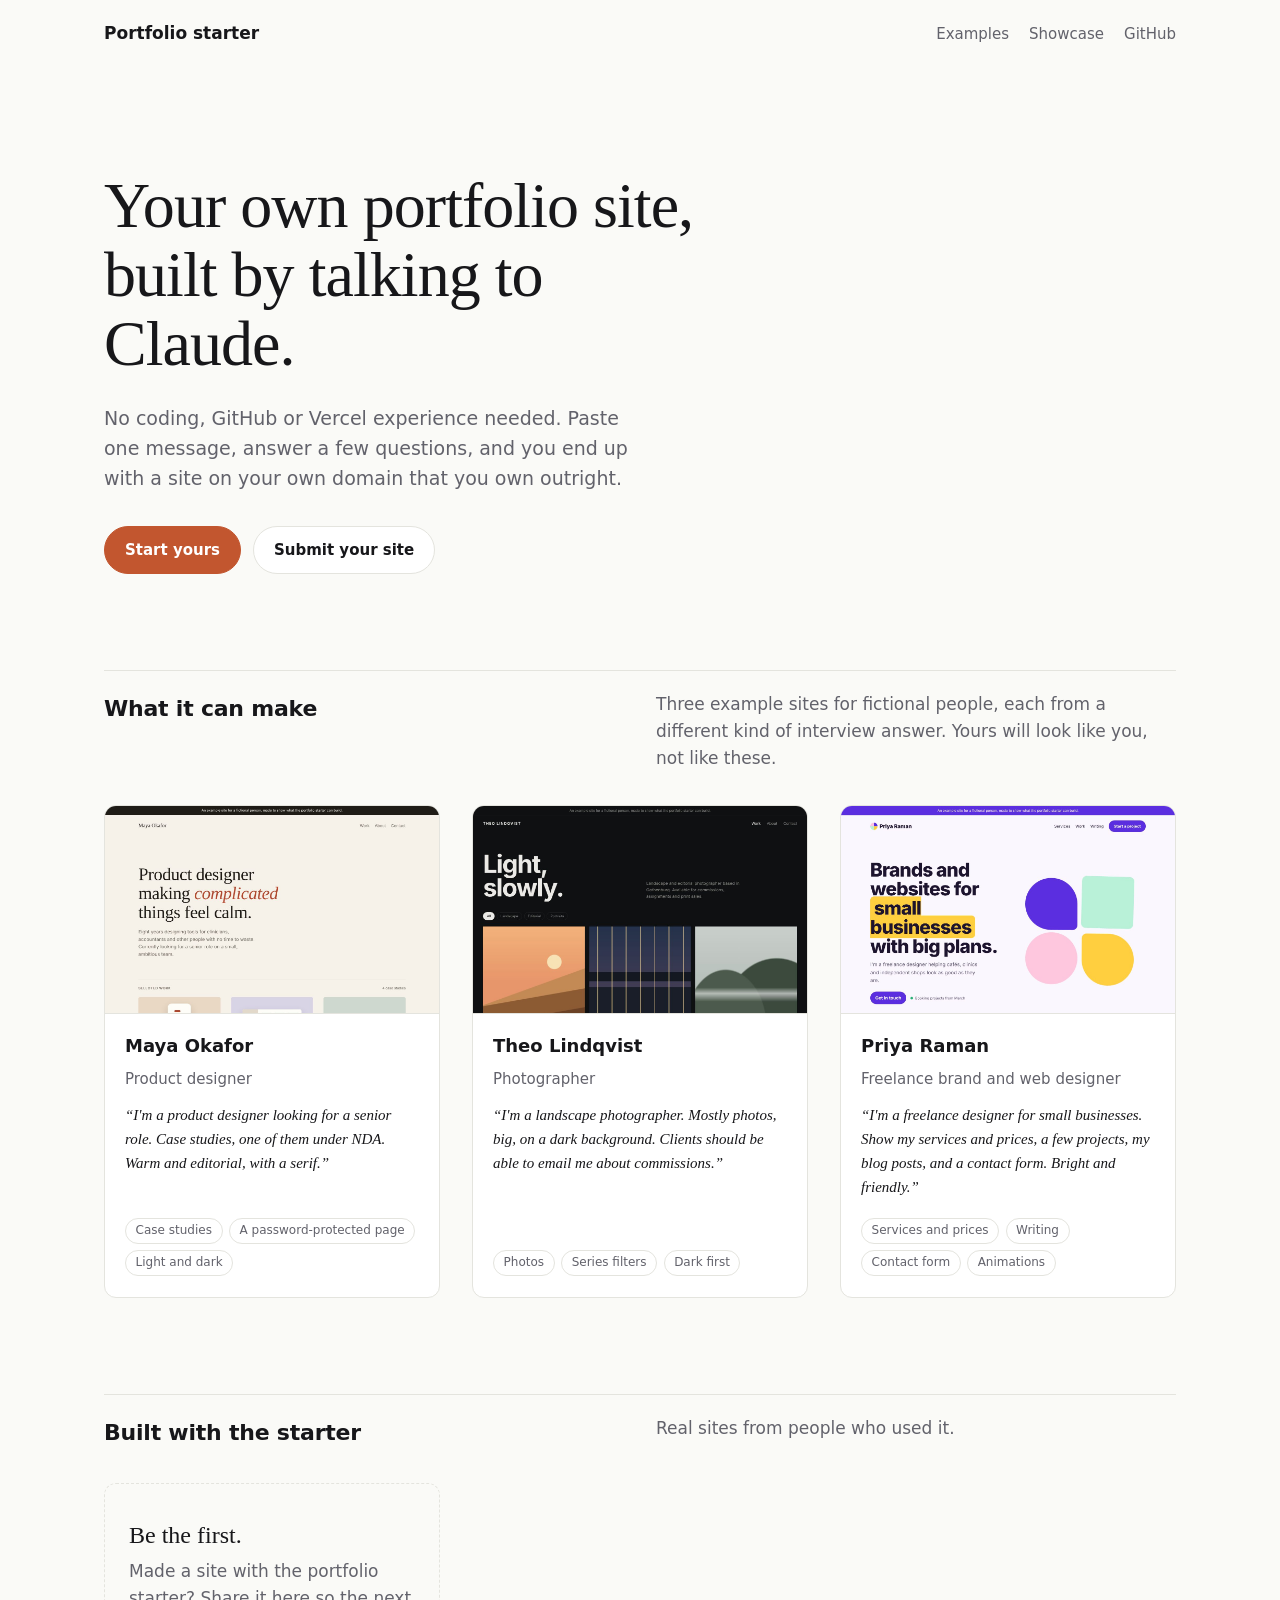
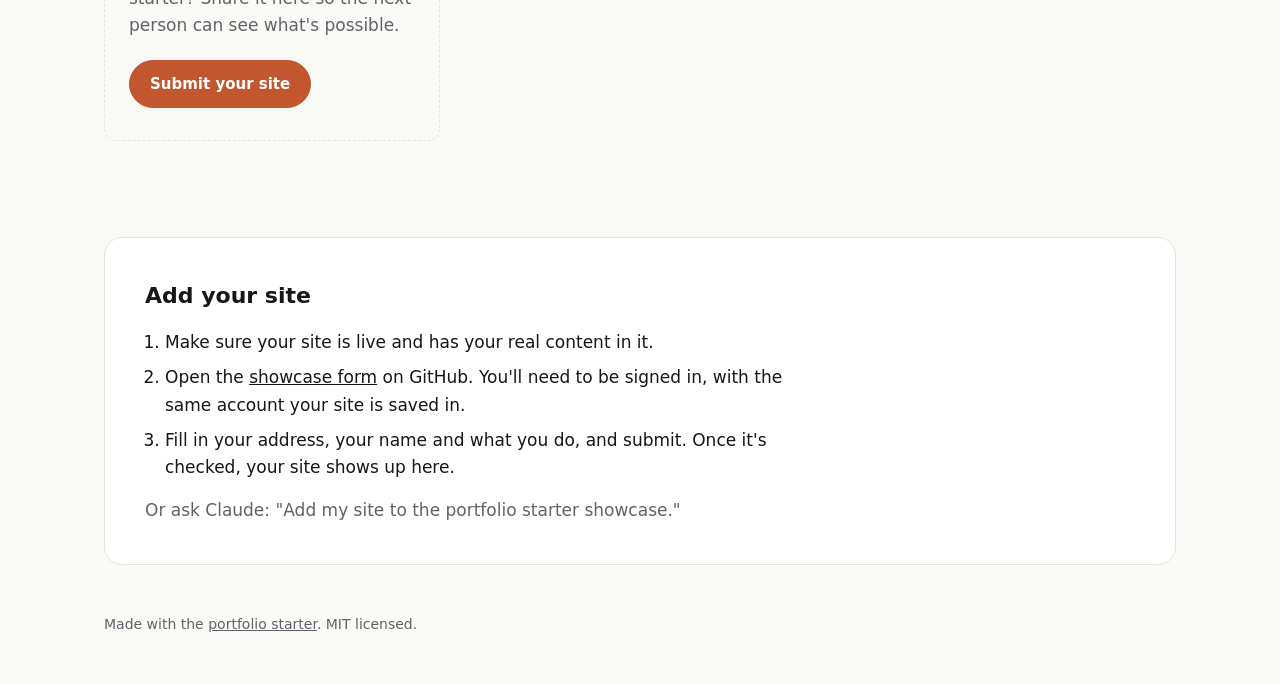
==== showcase/index.html @ 69bc583c "Add a showcase: submission form, example sites and a gallery page People who build a site with the s" ====
<!doctype html>
<html lang="en">
<head>
<meta charset="utf-8">
<meta name="viewport" content="width=device-width, initial-scale=1">
<title>Portfolio Starter Showcase</title>
<meta name="description" content="Portfolio sites people have built with Claude and the portfolio starter, with no coding or GitHub experience needed.">
<meta property="og:title" content="Portfolio Starter Showcase">
<meta property="og:description" content="Portfolio sites people have built with Claude and the portfolio starter.">
<meta property="og:image" content="shots/maya-okafor.jpg">
<link rel="stylesheet" href="styles.css">
<script src="app.js" defer></script>
</head>
<body>
<header class="wrap top">
  <a class="mark" href="./">Portfolio starter</a>
  <nav aria-label="Main">
    <a href="#examples">Examples</a>
    <a href="#community">Showcase</a>
    <a href="https://github.com/helenvholmes/portfolio-starter">GitHub</a>
  </nav>
</header>

<main>
  <section class="wrap hero">
    <h1>Your own portfolio site, built by talking to Claude.</h1>
    <p>No coding, GitHub or Vercel experience needed. Paste one message, answer a few questions, and you end up with a site on your own domain that you own outright.</p>
    <div class="actions">
      <a class="btn primary" href="https://github.com/helenvholmes/portfolio-starter#readme">Start yours</a>
      <a class="btn" href="https://github.com/helenvholmes/portfolio-starter/issues/new?template=showcase.yml">Submit your site</a>
    </div>
  </section>

  <section class="wrap" id="examples" aria-labelledby="examples-title">
    <div class="head">
      <h2 id="examples-title">What it can make</h2>
      <p>Three example sites for fictional people, each from a different kind of interview answer. Yours will look like you, not like these.</p>
    </div>
    <div class="grid" data-list="examples">
      <p class="empty">Loading examples…</p>
    </div>
  </section>

  <section class="wrap" id="community" aria-labelledby="community-title">
    <div class="head">
      <h2 id="community-title">Built with the starter</h2>
      <p>Real sites from people who used it.</p>
    </div>
    <div class="grid" data-list="community">
      <div class="empty-card">
        <h3>Be the first.</h3>
        <p>Made a site with the portfolio starter? Share it here so the next person can see what's possible.</p>
        <a class="btn primary" href="https://github.com/helenvholmes/portfolio-starter/issues/new?template=showcase.yml">Submit your site</a>
      </div>
    </div>
  </section>

  <section class="wrap submit" aria-labelledby="submit-title">
    <div class="submit-box">
    <h2 id="submit-title">Add your site</h2>
    <ol>
      <li>Make sure your site is live and has your real content in it.</li>
      <li>Open the <a href="https://github.com/helenvholmes/portfolio-starter/issues/new?template=showcase.yml">showcase form</a> on GitHub. You'll need to be signed in, with the same account your site is saved in.</li>
      <li>Fill in your address, your name and what you do, and submit. Once it's checked, your site shows up here.</li>
    </ol>
    <p>Or ask Claude: "Add my site to the portfolio starter showcase."</p>
    </div>
  </section>
</main>

<footer class="wrap foot">
  <span>Made with the <a href="https://github.com/helenvholmes/portfolio-starter">portfolio starter</a>. MIT licensed.</span>
</footer>

<template id="card">
  <article class="card">
    <a class="shot" target="_blank" rel="noopener"><img alt="" loading="lazy" width="1280" height="800"></a>
    <div class="body">
      <h3><a class="title" target="_blank" rel="noopener"></a></h3>
      <p class="role"></p>
      <p class="prompt"></p>
      <ul class="tags"></ul>
    </div>
  </article>
</template>
</body>
</html>
---- showcase/styles.css ----
:root {
  --bg: #fafaf7;
  --surface: #ffffff;
  --text: #17171a;
  --muted: #62626b;
  --line: #e4e4de;
  --accent: #c2562f;
  --accent-text: #ffffff;
  --sans: ui-sans-serif, system-ui, -apple-system, "Segoe UI", sans-serif;
  --serif: "Iowan Old Style", "Palatino Linotype", Palatino, Georgia, serif;
  --radius: 12px;
  --gutter: clamp(1rem, 4vw, 2.5rem);
  color-scheme: light dark;
}

@media (prefers-color-scheme: dark) {
  :root {
    --bg: #121214;
    --surface: #1b1b1f;
    --text: #f1f1ee;
    --muted: #a3a3ab;
    --line: #2c2c32;
    --accent: #f08a62;
    --accent-text: #121214;
  }
}

* { box-sizing: border-box; }
body { margin: 0; background: var(--bg); color: var(--text); font: 1.0625rem/1.6 var(--sans); }
a { color: inherit; }
a:focus-visible { outline: 2px solid var(--accent); outline-offset: 3px; border-radius: 4px; }
img { max-width: 100%; height: auto; display: block; }

.wrap { max-width: 72rem; margin: 0 auto; padding: 0 var(--gutter); }

.top { display: flex; justify-content: space-between; align-items: center; gap: 1rem; flex-wrap: wrap; padding-top: 1.25rem; padding-bottom: 1.25rem; }
.mark { font-weight: 700; text-decoration: none; }
.top nav { display: flex; gap: 1.25rem; font-size: .9375rem; }
.top nav a { color: var(--muted); text-decoration: none; }
.top nav a:hover { color: var(--text); }

.hero { padding-top: clamp(3rem, 10vw, 6.5rem); padding-bottom: 0; }
.hero h1 { font-family: var(--serif); font-weight: 400; font-size: clamp(2.25rem, 6vw, 4rem); line-height: 1.08; letter-spacing: -.015em; margin: 0; max-width: 20ch; }
.hero p { color: var(--muted); font-size: 1.1875rem; max-width: 46ch; margin: 1.5rem 0 2rem; }
.actions { display: flex; gap: .75rem; flex-wrap: wrap; }

.btn { display: inline-block; padding: .7rem 1.25rem; border-radius: 999px; border: 1px solid var(--line); background: var(--surface); text-decoration: none; font-weight: 600; font-size: .9375rem; }
.btn:hover { border-color: var(--muted); }
.btn.primary { background: var(--accent); border-color: var(--accent); color: var(--accent-text); }
.btn.primary:hover { filter: brightness(1.05); }

section.wrap + section.wrap { margin-top: clamp(3.5rem, 9vw, 6rem); }
.head { border-top: 1px solid var(--line); padding-top: 1.25rem; margin-bottom: 2rem; display: grid; grid-template-columns: repeat(auto-fit, minmax(min(100%, 18rem), 1fr)); gap: .5rem 2rem; }
.head h2 { margin: 0; font-size: 1.375rem; letter-spacing: -.01em; }
.head p { margin: 0; color: var(--muted); max-width: 52ch; }

.grid { display: grid; grid-template-columns: repeat(auto-fill, minmax(min(100%, 20rem), 1fr)); gap: clamp(1.25rem, 3vw, 2rem); }

.card { background: var(--surface); border: 1px solid var(--line); border-radius: var(--radius); overflow: hidden; display: flex; flex-direction: column; }
.shot { display: block; aspect-ratio: 16 / 10; background: var(--line); overflow: hidden; border-bottom: 1px solid var(--line); }
.shot img { width: 100%; height: 100%; object-fit: cover; object-position: top; transition: transform .5s ease; }
.card:hover .shot img { transform: scale(1.02); }
@media (prefers-reduced-motion: reduce) { .card:hover .shot img { transform: none; } }
.shot.no-shot img { display: none; }
.body { padding: 1.1rem 1.25rem 1.35rem; display: flex; flex-direction: column; gap: .4rem; flex: 1; }
.card h3 { margin: 0; font-size: 1.125rem; }
.card h3 a { text-decoration: none; }
.card h3 a:hover { text-decoration: underline; text-underline-offset: 3px; }
.role { margin: 0; color: var(--muted); font-size: .9375rem; }
.prompt { margin: .35rem 0 0; font-family: var(--serif); font-style: italic; font-size: .9375rem; }
.tags { list-style: none; padding: 0; margin: auto 0 0; padding-top: .75rem; display: flex; flex-wrap: wrap; gap: .4rem; }
.tags li { font-size: .75rem; border: 1px solid var(--line); border-radius: 999px; padding: .15rem .6rem; color: var(--muted); }

.empty { color: var(--muted); }
.empty-card { border: 1px dashed var(--line); border-radius: var(--radius); padding: 2rem 1.5rem; display: flex; flex-direction: column; align-items: flex-start; gap: .25rem; min-height: 14rem; justify-content: center; }
.empty-card h3 { margin: 0; font-family: var(--serif); font-weight: 400; font-size: 1.5rem; }
.empty-card p { color: var(--muted); margin: 0 0 1rem; max-width: 40ch; }

.submit-box { background: var(--surface); border: 1px solid var(--line); border-radius: calc(var(--radius) * 1.5); padding: clamp(1.5rem, 4vw, 2.5rem); }
.submit h2 { margin: 0 0 1rem; font-size: 1.375rem; }
.submit ol { margin: 0 0 1rem; padding-left: 1.25rem; max-width: 60ch; }
.submit li { margin-bottom: .5rem; }
.submit p { margin: 0; color: var(--muted); }

.foot { color: var(--muted); font-size: .875rem; padding-top: 3rem; padding-bottom: 3rem; }
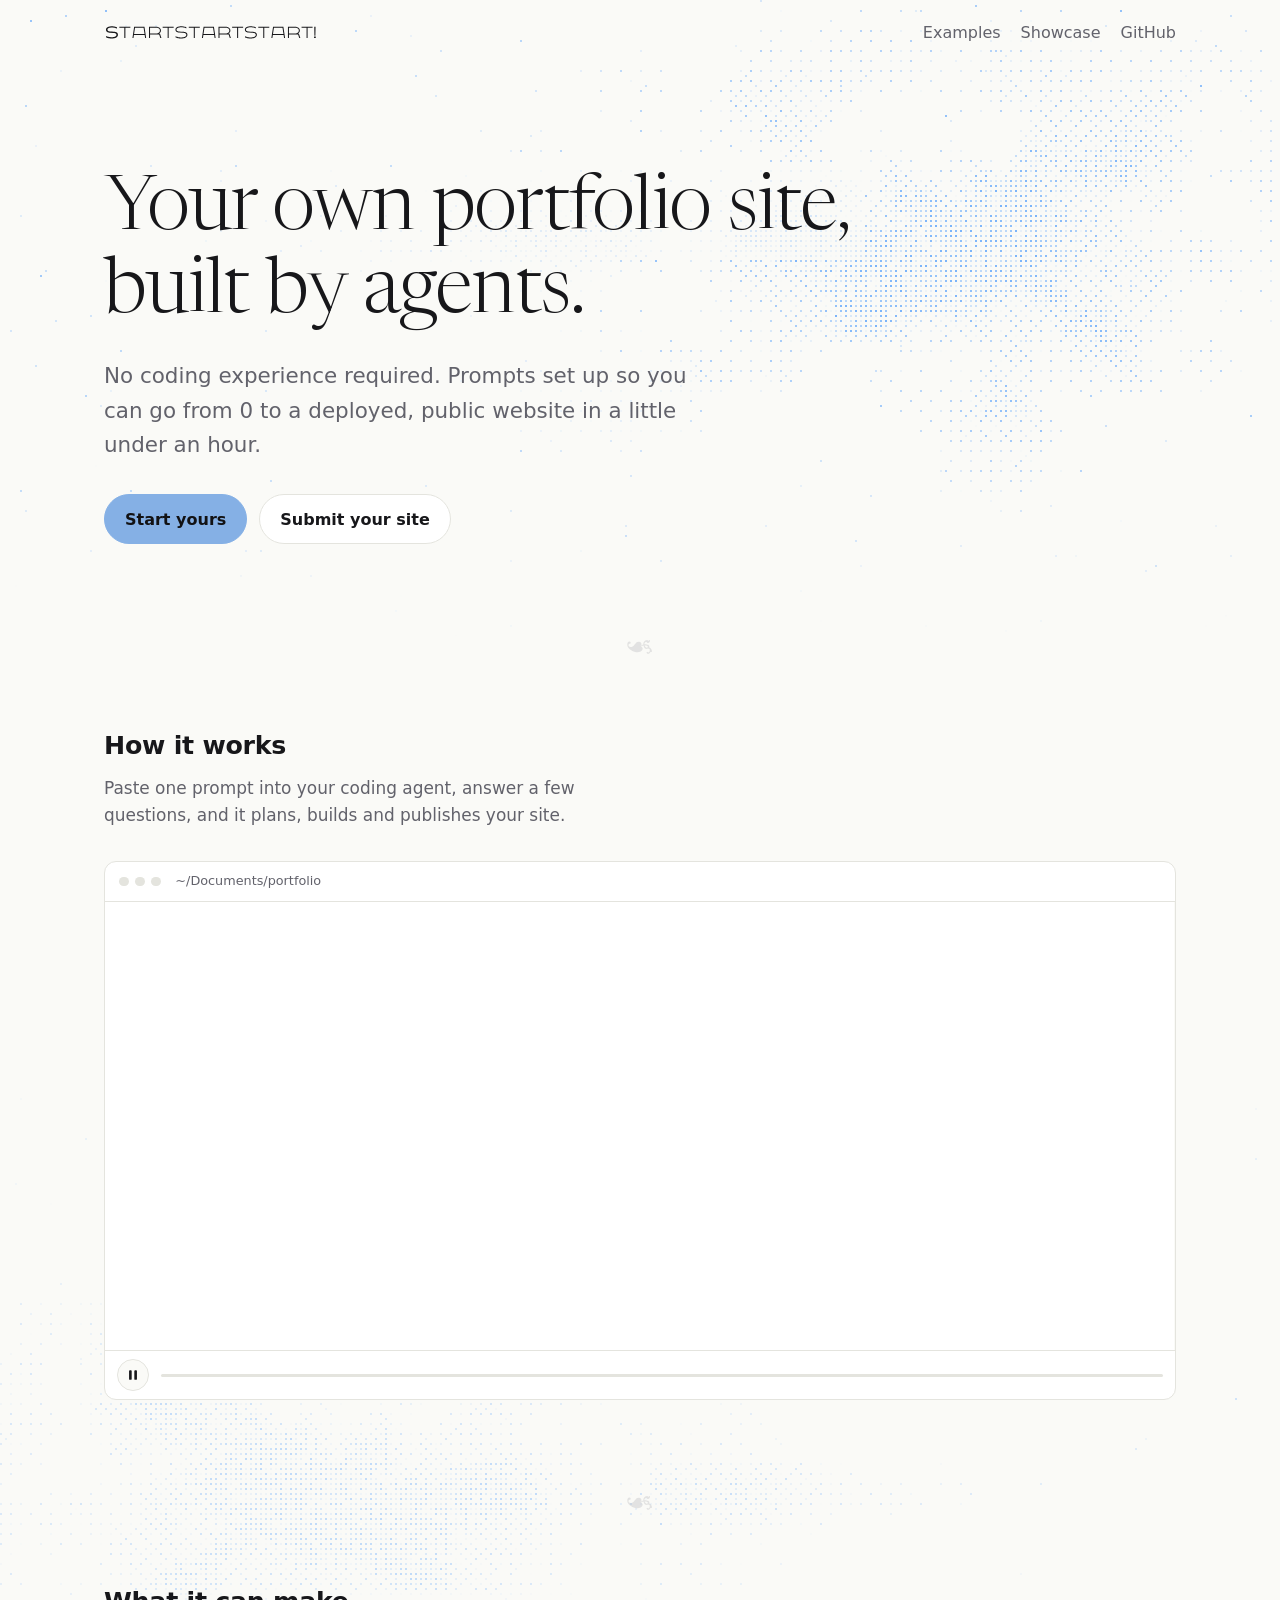
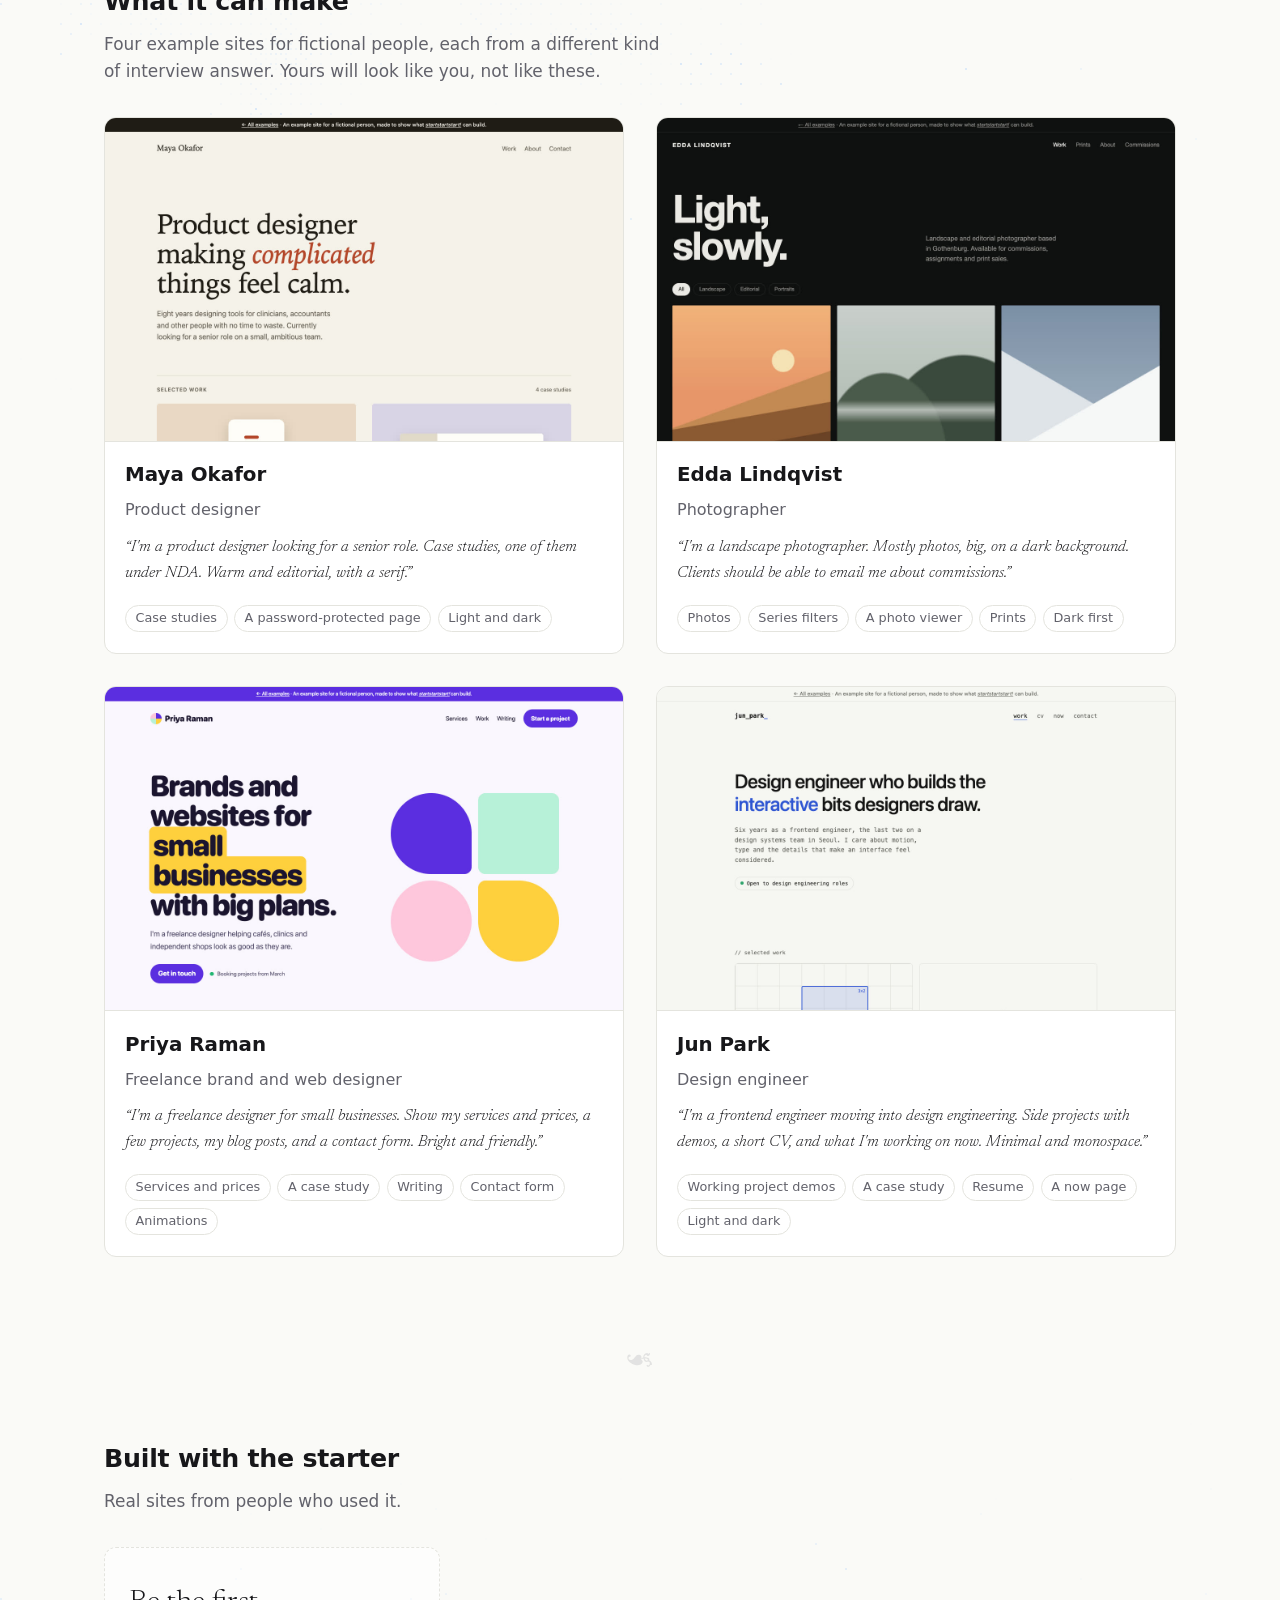
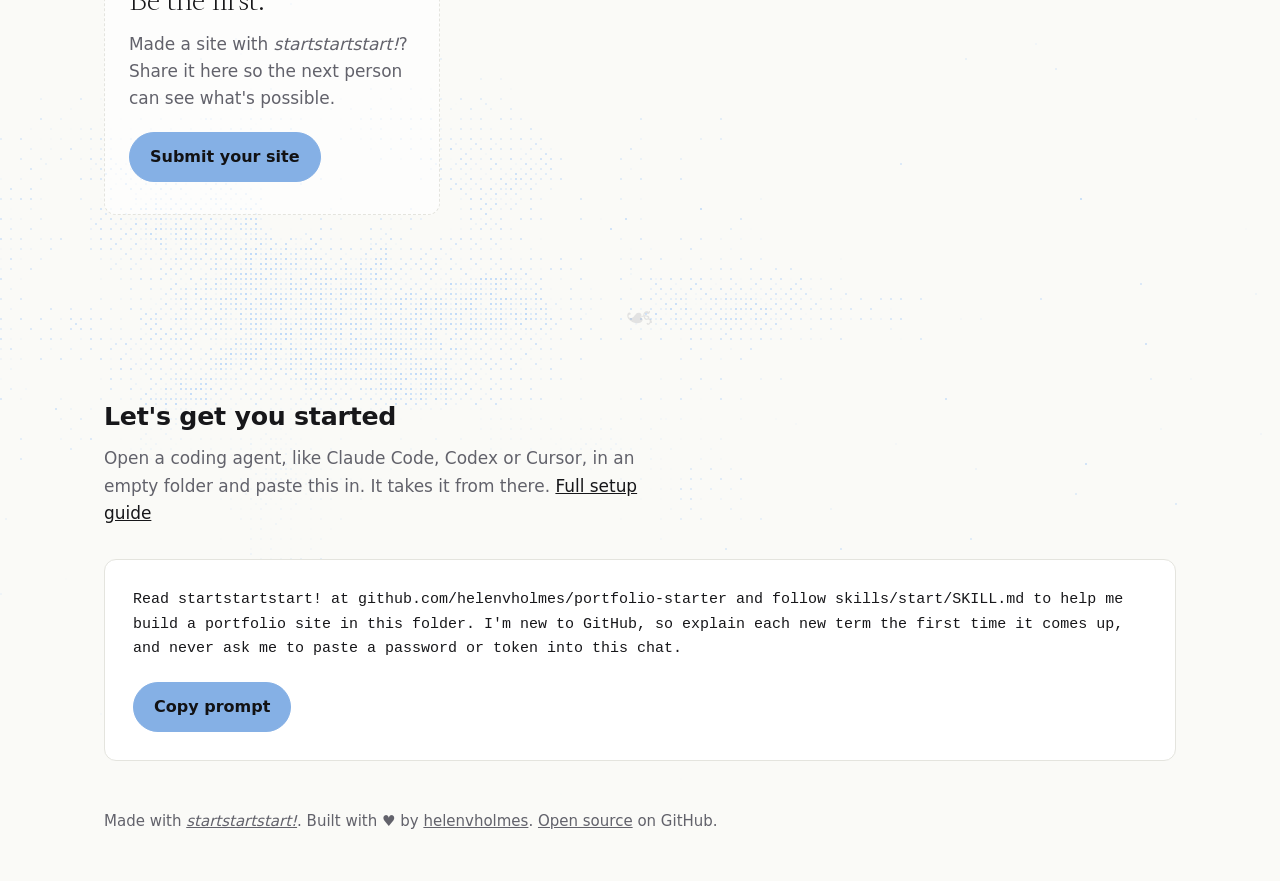
==== commit a53b6842: "Rename to startstartstart! and build out the showcase - Rename the project to startstartstart! (star" ====
--- a/showcase/index.html
+++ b/showcase/index.html
@@ -3,17 +3,32 @@
 <head>
 <meta charset="utf-8">
 <meta name="viewport" content="width=device-width, initial-scale=1">
-<title>Portfolio Starter Showcase</title>
-<meta name="description" content="Portfolio sites people have built with Claude and the portfolio starter, with no coding or GitHub experience needed.">
-<meta property="og:title" content="Portfolio Starter Showcase">
-<meta property="og:description" content="Portfolio sites people have built with Claude and the portfolio starter.">
-<meta property="og:image" content="shots/maya-okafor.jpg">
+<title>startstartstart!: a product portfolio builder</title>
+<meta name="description" content="Portfolio sites people have built with startstartstart! and an AI coding agent, with no coding or GitHub experience needed.">
+<meta property="og:title" content="startstartstart!: a product portfolio builder">
+<meta property="og:description" content="Portfolio sites people have built with startstartstart! and an AI coding agent.">
+<meta property="og:image" content="https://startstartstart.app/og.png">
+<meta property="og:image:width" content="1200">
+<meta property="og:image:height" content="630">
+<meta property="og:image:alt" content="startstartstart! Your own portfolio site, built by agents.">
+<meta property="og:url" content="https://startstartstart.app/">
+<meta property="og:type" content="website">
+<meta property="og:site_name" content="startstartstart!">
+<meta name="twitter:card" content="summary_large_image">
+<link rel="canonical" href="https://startstartstart.app/">
+<link rel="preload" href="fonts/newsreader-light.woff2" as="font" type="font/woff2" crossorigin>
 <link rel="stylesheet" href="styles.css">
 <script src="app.js" defer></script>
+<script src="start.js" defer></script>
+<script src="sky.js" defer></script>
+<script src="logo.js" defer></script>
 </head>
 <body>
+<canvas class="sky" aria-hidden="true"></canvas>
+<canvas class="sky sky-echo" aria-hidden="true"></canvas>
+<canvas class="sky sky-echo" aria-hidden="true"></canvas>
 <header class="wrap top">
-  <a class="mark" href="./">Portfolio starter</a>
+  <a class="mark" href="./"><svg class="logo" role="img" aria-label="startstartstart!"></svg><span class="mark-text"><em>startstartstart!</em></span></a>
   <nav aria-label="Main">
     <a href="#examples">Examples</a>
     <a href="#community">Showcase</a>
@@ -23,24 +38,75 @@
 
 <main>
   <section class="wrap hero">
-    <h1>Your own portfolio site, built by talking to Claude.</h1>
-    <p>No coding, GitHub or Vercel experience needed. Paste one message, answer a few questions, and you end up with a site on your own domain that you own outright.</p>
+    <h1>Your own portfolio site,<br> built by agents.</h1>
+    <p>No coding experience required. Prompts set up so you can go from 0 to a deployed, public website in a little under an hour.</p>
     <div class="actions">
-      <a class="btn primary" href="https://github.com/helenvholmes/portfolio-starter#readme">Start yours</a>
+      <a class="btn primary" href="#get-started">Start yours</a>
       <a class="btn" href="https://github.com/helenvholmes/portfolio-starter/issues/new?template=showcase.yml">Submit your site</a>
     </div>
   </section>
 
+  <div class="ornament" aria-hidden="true"><svg viewBox="15 -383 910 508" width="11" height="6"><path transform="scale(1,-1)" d="M790 -125Q766 -125 748 -113Q729 -101 729 -79Q729 -70 734 -62Q738 -53 747 -53Q755 -53 761 -56Q767 -60 772 -65Q777 -69 782 -72Q788 -75 795 -75Q818 -75 832 -50Q847 -25 847 3Q847 29 832 50Q818 71 792 71Q784 71 776 68Q768 66 760 64Q751 60 740 57Q730 54 717 54Q692 54 671 72Q650 89 636 117Q621 145 613 177Q589 173 568 166Q548 158 529 147Q522 143 522 141Q522 139 529 135Q552 124 568 108Q583 91 583 65Q583 22 556 -8Q528 -38 487 -54Q446 -69 405 -69Q357 -69 304 -56Q250 -44 199 -20Q148 4 106 38Q65 72 40 116Q15 159 15 211Q15 237 22 264Q30 292 46 310Q61 329 85 329Q106 329 123 318Q140 308 140 287Q140 269 131 258Q122 246 99 247Q95 247 90 248Q86 248 81 249Q59 226 59 193Q59 169 74 154Q89 138 112 130Q135 123 159 123Q200 123 228 152Q257 180 285 215Q305 241 328 266Q350 290 378 306Q407 321 445 321Q471 321 492 309Q513 297 526 276Q538 256 538 230Q538 211 527 194Q516 177 505 169Q501 167 506 165Q511 163 515 167Q531 181 554 196Q577 210 608 217Q608 221 608 225Q607 229 607 233Q607 272 626 306Q646 340 680 360Q714 381 755 381Q763 381 767 376Q771 371 775 365Q779 359 782 354Q786 350 791 350Q796 350 799 354Q802 359 805 365Q808 371 812 377Q816 383 823 383Q837 383 846 374Q855 365 855 351Q855 320 834 298Q812 275 781 275Q763 275 754 282Q745 289 738 297Q732 304 726 310Q719 315 707 315Q693 315 678 301Q663 287 654 266Q644 245 644 223Q656 225 668 226Q681 226 693 226Q711 226 734 220Q758 214 780 204Q801 194 815 181Q829 168 829 154Q829 144 827 134Q825 125 818 117Q843 111 868 88Q892 64 908 32Q925 1 925 -31Q925 -56 908 -60Q891 -64 874 -64Q859 -87 838 -106Q818 -125 790 -125ZM735 97Q752 97 762 110Q773 123 773 139Q773 153 756 162Q739 172 715 176Q691 181 671 181H653Q665 149 688 123Q710 97 735 97Z"/></svg></div>
+  <section class="wrap" id="start" aria-labelledby="start-title">
+    <div class="head">
+      <h2 id="start-title">How it works</h2>
+      <p>Paste one prompt into your coding agent, answer a few questions, and it plans, builds and publishes your site.</p>
+    </div>
+    <figure class="demo">
+      <div class="demo-window">
+        <div class="demo-bar" aria-hidden="true"><i></i><i></i><i></i><span>~/Documents/portfolio</span></div>
+        <div class="demo-body" aria-hidden="true">
+          <div class="demo-chat">
+            <div class="msg user" data-step="1"><p>Read <em>startstartstart!</em> at github.com/helenvholmes/portfolio-starter and follow skills/start/SKILL.md to help me build a portfolio site in this folder…</p></div>
+            <div class="msg agent" data-step="2"><p>What's the site mainly for?</p>
+              <div class="chips"><span class="chip pick" data-step="3">Getting hired</span><span class="chip">Getting contracting work</span></div>
+            </div>
+            <div class="msg agent" data-step="4"><p>What will go on it?</p>
+              <div class="chips"><span class="chip pick" data-step="5">Case studies</span><span class="chip">Writing</span><span class="chip">Photos</span><span class="chip pick" data-step="5">A resume</span></div>
+            </div>
+            <div class="msg agent" data-step="6"><p>A site to get hired, with case studies and your resume. I'll build it with Astro: plain pages, nothing to break. Pages: home, work, about. Free to host on Vercel.</p>
+              <p class="ask">Sound good?</p>
+              <div class="chips"><span class="chip pick" data-step="7">Yes, build it</span><span class="chip">Change something</span></div>
+            </div>
+            <div class="msg agent work" data-step="8">
+              <p class="line" data-step="8">✓ Created your GitHub repo and connected Vercel</p>
+              <p class="line" data-step="9">✓ Built your pages with placeholder content</p>
+            </div>
+            <div class="msg agent live" data-step="10">
+              <p>Your site is live.</p>
+              <div class="artifact-chip"><span class="artifact-icon"></span><span><b>jun-park.vercel.app</b><small>Website · Live</small></span></div>
+              <div class="live-card"><img src="shots/jun-park.jpg" alt="" width="1280" height="800"><span><b>●</b> jun-park.vercel.app</span></div>
+              <p class="ask">What do you want to work on next?</p>
+            </div>
+          </div>
+          <div class="demo-panel">
+            <div class="panel-bar"><span><b>●</b> jun-park.vercel.app</span><span class="panel-close">×</span></div>
+            <div class="panel-view"><img src="shots/jun-park-full.jpg" alt="" width="1280" height="1915" loading="lazy"></div>
+          </div>
+        </div>
+        <div class="demo-controls">
+          <button class="demo-toggle" type="button" aria-label="Pause the demo">
+            <svg class="icon-pause" viewBox="0 0 16 16" aria-hidden="true"><rect x="3.5" y="2.5" width="3" height="11" rx="1"/><rect x="9.5" y="2.5" width="3" height="11" rx="1"/></svg>
+            <svg class="icon-play" viewBox="0 0 16 16" aria-hidden="true"><path d="M4.5 2.8v10.4a.8.8 0 0 0 1.2.7l8.4-5.2a.8.8 0 0 0 0-1.4L5.7 2.1a.8.8 0 0 0-1.2.7z"/></svg>
+          </button>
+          <div class="demo-progress" aria-hidden="true"><span></span></div>
+        </div>
+      </div>
+    </figure>
+  </section>
+
+  <div class="ornament" aria-hidden="true"><svg viewBox="15 -383 910 508" width="11" height="6"><path transform="scale(1,-1)" d="M790 -125Q766 -125 748 -113Q729 -101 729 -79Q729 -70 734 -62Q738 -53 747 -53Q755 -53 761 -56Q767 -60 772 -65Q777 -69 782 -72Q788 -75 795 -75Q818 -75 832 -50Q847 -25 847 3Q847 29 832 50Q818 71 792 71Q784 71 776 68Q768 66 760 64Q751 60 740 57Q730 54 717 54Q692 54 671 72Q650 89 636 117Q621 145 613 177Q589 173 568 166Q548 158 529 147Q522 143 522 141Q522 139 529 135Q552 124 568 108Q583 91 583 65Q583 22 556 -8Q528 -38 487 -54Q446 -69 405 -69Q357 -69 304 -56Q250 -44 199 -20Q148 4 106 38Q65 72 40 116Q15 159 15 211Q15 237 22 264Q30 292 46 310Q61 329 85 329Q106 329 123 318Q140 308 140 287Q140 269 131 258Q122 246 99 247Q95 247 90 248Q86 248 81 249Q59 226 59 193Q59 169 74 154Q89 138 112 130Q135 123 159 123Q200 123 228 152Q257 180 285 215Q305 241 328 266Q350 290 378 306Q407 321 445 321Q471 321 492 309Q513 297 526 276Q538 256 538 230Q538 211 527 194Q516 177 505 169Q501 167 506 165Q511 163 515 167Q531 181 554 196Q577 210 608 217Q608 221 608 225Q607 229 607 233Q607 272 626 306Q646 340 680 360Q714 381 755 381Q763 381 767 376Q771 371 775 365Q779 359 782 354Q786 350 791 350Q796 350 799 354Q802 359 805 365Q808 371 812 377Q816 383 823 383Q837 383 846 374Q855 365 855 351Q855 320 834 298Q812 275 781 275Q763 275 754 282Q745 289 738 297Q732 304 726 310Q719 315 707 315Q693 315 678 301Q663 287 654 266Q644 245 644 223Q656 225 668 226Q681 226 693 226Q711 226 734 220Q758 214 780 204Q801 194 815 181Q829 168 829 154Q829 144 827 134Q825 125 818 117Q843 111 868 88Q892 64 908 32Q925 1 925 -31Q925 -56 908 -60Q891 -64 874 -64Q859 -87 838 -106Q818 -125 790 -125ZM735 97Q752 97 762 110Q773 123 773 139Q773 153 756 162Q739 172 715 176Q691 181 671 181H653Q665 149 688 123Q710 97 735 97Z"/></svg></div>
   <section class="wrap" id="examples" aria-labelledby="examples-title">
     <div class="head">
       <h2 id="examples-title">What it can make</h2>
-      <p>Three example sites for fictional people, each from a different kind of interview answer. Yours will look like you, not like these.</p>
+      <p>Four example sites for fictional people, each from a different kind of interview answer. Yours will look like you, not like these.</p>
     </div>
     <div class="grid" data-list="examples">
       <p class="empty">Loading examples…</p>
     </div>
   </section>
 
+  <div class="ornament" aria-hidden="true"><svg viewBox="15 -383 910 508" width="11" height="6"><path transform="scale(1,-1)" d="M790 -125Q766 -125 748 -113Q729 -101 729 -79Q729 -70 734 -62Q738 -53 747 -53Q755 -53 761 -56Q767 -60 772 -65Q777 -69 782 -72Q788 -75 795 -75Q818 -75 832 -50Q847 -25 847 3Q847 29 832 50Q818 71 792 71Q784 71 776 68Q768 66 760 64Q751 60 740 57Q730 54 717 54Q692 54 671 72Q650 89 636 117Q621 145 613 177Q589 173 568 166Q548 158 529 147Q522 143 522 141Q522 139 529 135Q552 124 568 108Q583 91 583 65Q583 22 556 -8Q528 -38 487 -54Q446 -69 405 -69Q357 -69 304 -56Q250 -44 199 -20Q148 4 106 38Q65 72 40 116Q15 159 15 211Q15 237 22 264Q30 292 46 310Q61 329 85 329Q106 329 123 318Q140 308 140 287Q140 269 131 258Q122 246 99 247Q95 247 90 248Q86 248 81 249Q59 226 59 193Q59 169 74 154Q89 138 112 130Q135 123 159 123Q200 123 228 152Q257 180 285 215Q305 241 328 266Q350 290 378 306Q407 321 445 321Q471 321 492 309Q513 297 526 276Q538 256 538 230Q538 211 527 194Q516 177 505 169Q501 167 506 165Q511 163 515 167Q531 181 554 196Q577 210 608 217Q608 221 608 225Q607 229 607 233Q607 272 626 306Q646 340 680 360Q714 381 755 381Q763 381 767 376Q771 371 775 365Q779 359 782 354Q786 350 791 350Q796 350 799 354Q802 359 805 365Q808 371 812 377Q816 383 823 383Q837 383 846 374Q855 365 855 351Q855 320 834 298Q812 275 781 275Q763 275 754 282Q745 289 738 297Q732 304 726 310Q719 315 707 315Q693 315 678 301Q663 287 654 266Q644 245 644 223Q656 225 668 226Q681 226 693 226Q711 226 734 220Q758 214 780 204Q801 194 815 181Q829 168 829 154Q829 144 827 134Q825 125 818 117Q843 111 868 88Q892 64 908 32Q925 1 925 -31Q925 -56 908 -60Q891 -64 874 -64Q859 -87 838 -106Q818 -125 790 -125ZM735 97Q752 97 762 110Q773 123 773 139Q773 153 756 162Q739 172 715 176Q691 181 671 181H653Q665 149 688 123Q710 97 735 97Z"/></svg></div>
   <section class="wrap" id="community" aria-labelledby="community-title">
     <div class="head">
       <h2 id="community-title">Built with the starter</h2>
@@ -49,27 +115,33 @@
     <div class="grid" data-list="community">
       <div class="empty-card">
         <h3>Be the first.</h3>
-        <p>Made a site with the portfolio starter? Share it here so the next person can see what's possible.</p>
+        <p>Made a site with <em>startstartstart!</em>? Share it here so the next person can see what's possible.</p>
         <a class="btn primary" href="https://github.com/helenvholmes/portfolio-starter/issues/new?template=showcase.yml">Submit your site</a>
       </div>
     </div>
   </section>
 
-  <section class="wrap submit" aria-labelledby="submit-title">
-    <div class="submit-box">
-    <h2 id="submit-title">Add your site</h2>
-    <ol>
-      <li>Make sure your site is live and has your real content in it.</li>
-      <li>Open the <a href="https://github.com/helenvholmes/portfolio-starter/issues/new?template=showcase.yml">showcase form</a> on GitHub. You'll need to be signed in, with the same account your site is saved in.</li>
-      <li>Fill in your address, your name and what you do, and submit. Once it's checked, your site shows up here.</li>
-    </ol>
-    <p>Or ask Claude: "Add my site to the portfolio starter showcase."</p>
+  <div class="ornament" aria-hidden="true"><svg viewBox="15 -383 910 508" width="11" height="6"><path transform="scale(1,-1)" d="M790 -125Q766 -125 748 -113Q729 -101 729 -79Q729 -70 734 -62Q738 -53 747 -53Q755 -53 761 -56Q767 -60 772 -65Q777 -69 782 -72Q788 -75 795 -75Q818 -75 832 -50Q847 -25 847 3Q847 29 832 50Q818 71 792 71Q784 71 776 68Q768 66 760 64Q751 60 740 57Q730 54 717 54Q692 54 671 72Q650 89 636 117Q621 145 613 177Q589 173 568 166Q548 158 529 147Q522 143 522 141Q522 139 529 135Q552 124 568 108Q583 91 583 65Q583 22 556 -8Q528 -38 487 -54Q446 -69 405 -69Q357 -69 304 -56Q250 -44 199 -20Q148 4 106 38Q65 72 40 116Q15 159 15 211Q15 237 22 264Q30 292 46 310Q61 329 85 329Q106 329 123 318Q140 308 140 287Q140 269 131 258Q122 246 99 247Q95 247 90 248Q86 248 81 249Q59 226 59 193Q59 169 74 154Q89 138 112 130Q135 123 159 123Q200 123 228 152Q257 180 285 215Q305 241 328 266Q350 290 378 306Q407 321 445 321Q471 321 492 309Q513 297 526 276Q538 256 538 230Q538 211 527 194Q516 177 505 169Q501 167 506 165Q511 163 515 167Q531 181 554 196Q577 210 608 217Q608 221 608 225Q607 229 607 233Q607 272 626 306Q646 340 680 360Q714 381 755 381Q763 381 767 376Q771 371 775 365Q779 359 782 354Q786 350 791 350Q796 350 799 354Q802 359 805 365Q808 371 812 377Q816 383 823 383Q837 383 846 374Q855 365 855 351Q855 320 834 298Q812 275 781 275Q763 275 754 282Q745 289 738 297Q732 304 726 310Q719 315 707 315Q693 315 678 301Q663 287 654 266Q644 245 644 223Q656 225 668 226Q681 226 693 226Q711 226 734 220Q758 214 780 204Q801 194 815 181Q829 168 829 154Q829 144 827 134Q825 125 818 117Q843 111 868 88Q892 64 908 32Q925 1 925 -31Q925 -56 908 -60Q891 -64 874 -64Q859 -87 838 -106Q818 -125 790 -125ZM735 97Q752 97 762 110Q773 123 773 139Q773 153 756 162Q739 172 715 176Q691 181 671 181H653Q665 149 688 123Q710 97 735 97Z"/></svg></div>
+  <section class="wrap get-started" id="get-started" aria-labelledby="get-started-title">
+    <div class="head">
+      <h2 id="get-started-title">Let's get you started</h2>
+      <p>Open a coding agent, like Claude Code, Codex or Cursor, in an empty folder and paste this in. It takes it from there. <a href="https://github.com/helenvholmes/portfolio-starter#readme">Full setup guide</a></p>
+    </div>
+    <div class="prompt-box">
+      <pre id="starter-prompt">Read startstartstart! at github.com/helenvholmes/portfolio-starter
+and follow skills/start/SKILL.md to help me build a portfolio site in
+this folder. I'm new to GitHub, so explain each new term the first time
+it comes up, and never ask me to paste a password or token into this chat.</pre>
+      <div class="prompt-actions">
+        <button class="btn primary copy" type="button" data-copy="starter-prompt"><span class="copy-label">Copy prompt</span><span class="copy-done" aria-hidden="true">✓ Copied</span></button>
+        <span class="copied" role="status"></span>
+      </div>
     </div>
   </section>
 </main>
 
 <footer class="wrap foot">
-  <span>Made with the <a href="https://github.com/helenvholmes/portfolio-starter">portfolio starter</a>. MIT licensed.</span>
+  <span>Made with <a href="https://github.com/helenvholmes/portfolio-starter"><em>startstartstart!</em></a>. Built with <span role="img" aria-label="love">♥</span> by <a href="https://helenvholmes.com">helenvholmes</a>. <a href="https://github.com/helenvholmes/portfolio-starter">Open source</a> on GitHub.</span>
 </footer>
 
 <template id="card">
--- a/showcase/styles.css
+++ b/showcase/styles.css
@@ -1,13 +1,30 @@
+/* Self-hosted fonts, under the SIL Open Font License (see fonts/OFL-newsreader.txt) */
+@font-face { font-family: "Newsreader"; font-style: normal; font-weight: 300; font-display: swap; src: url("fonts/newsreader-light.woff2") format("woff2"); }
+@font-face { font-family: "Newsreader"; font-style: italic; font-weight: 300; font-display: swap; src: url("fonts/newsreader-light-italic.woff2") format("woff2"); }
+
 :root {
   --bg: #fafaf7;
   --surface: #ffffff;
   --text: #17171a;
   --muted: #62626b;
   --line: #e4e4de;
-  --accent: #c2562f;
-  --accent-text: #ffffff;
+  --accent: #85b0e5;
+  --accent-text: #121214; /* dark text: white on this light blue would be hard to read */
+  --sky: #6dadfb; /* the pixel sky's stars: blue in light mode */
+  --focus: #6694cd; /* keyboard focus outline: deeper than the accent so it's visible on light backgrounds */
   --sans: ui-sans-serif, system-ui, -apple-system, "Segoe UI", sans-serif;
-  --serif: "Iowan Old Style", "Palatino Linotype", Palatino, Georgia, serif;
+  --serif: "Newsreader", "Iowan Old Style", Georgia, serif;
+  /* Fluid type scale: each size grows from its phone value to its wide-screen value. */
+  --text-2xs: clamp(.75rem, .72rem + .1vw, .8125rem);
+  --text-xs: clamp(.8125rem, .78rem + .12vw, .875rem);
+  --text-sm: clamp(.875rem, .84rem + .15vw, .9375rem);
+  --text-ui: clamp(.9375rem, .9rem + .15vw, 1rem);
+  --text-body: clamp(.9375rem, .9rem + .2vw, 1.0625rem);
+  --text-h3: clamp(1.0625rem, 1rem + .3vw, 1.25rem);
+  --text-lead: clamp(1.0625rem, .98rem + .45vw, 1.375rem);
+  --text-h2: clamp(1.25rem, 1.1rem + .6vw, 1.75rem);
+  --text-display-sm: clamp(1.375rem, 1.2rem + .8vw, 2rem);
+  --text-display: clamp(2.25rem, 6vw, 6rem);
   --radius: 12px;
   --gutter: clamp(1rem, 4vw, 2.5rem);
   color-scheme: light dark;
@@ -20,66 +37,214 @@
     --text: #f1f1ee;
     --muted: #a3a3ab;
     --line: #2c2c32;
-    --accent: #f08a62;
+    --accent: #85b0e5;
     --accent-text: #121214;
+    --sky: #f1f1ee;
+    --focus: #85b0e5;
   }
 }
 
 * { box-sizing: border-box; }
-body { margin: 0; background: var(--bg); color: var(--text); font: 1.0625rem/1.6 var(--sans); }
+body { margin: 0; background: var(--bg); color: var(--text); font: var(--text-body)/1.6 var(--sans); }
 a { color: inherit; }
-a:focus-visible { outline: 2px solid var(--accent); outline-offset: 3px; border-radius: 4px; }
+a:focus-visible { outline: 2px solid var(--focus); outline-offset: 3px; border-radius: 4px; }
 img { max-width: 100%; height: auto; display: block; }
 
+/* The twinkling pixel sky behind the header and hero (drawn by sky.js) */
+body { position: relative; }
+.sky { position: absolute; top: 0; left: 0; width: 100%; height: 100vh; z-index: -1; pointer-events: none; color: var(--sky); opacity: .9; -webkit-mask-image: linear-gradient(#000 calc(100% - 12rem), transparent); mask-image: linear-gradient(#000 calc(100% - 12rem), transparent); }
+/* A fainter echo of the sky further down, on the left (also sky.js) */
+.sky-echo { opacity: .4; -webkit-mask-image: linear-gradient(transparent, #000 35%, #000 65%, transparent); mask-image: linear-gradient(transparent, #000 35%, #000 65%, transparent); }
+
 .wrap { max-width: 72rem; margin: 0 auto; padding: 0 var(--gutter); }
 
 .top { display: flex; justify-content: space-between; align-items: center; gap: 1rem; flex-wrap: wrap; padding-top: 1.25rem; padding-bottom: 1.25rem; }
-.mark { font-weight: 700; text-decoration: none; }
-.top nav { display: flex; gap: 1.25rem; font-size: .9375rem; }
+/* The startstartstart! logo, drawn by logo.js. Until it's drawn (or without JavaScript) the
+   plain wordmark shows instead. */
+.mark { display: inline-flex; align-items: center; text-decoration: none; font-weight: 800; font-size: 1.25rem; }
+.mark .logo { display: none; height: .8rem; width: auto; overflow: visible; }
+.has-logo .mark .logo { display: block; }
+.has-logo .mark .mark-text { display: none; }
+.top nav { display: flex; gap: 1.25rem; font-size: var(--text-ui); }
 .top nav a { color: var(--muted); text-decoration: none; }
-.top nav a:hover { color: var(--text); }
 
 .hero { padding-top: clamp(3rem, 10vw, 6.5rem); padding-bottom: 0; }
-.hero h1 { font-family: var(--serif); font-weight: 400; font-size: clamp(2.25rem, 6vw, 4rem); line-height: 1.08; letter-spacing: -.015em; margin: 0; max-width: 20ch; }
-.hero p { color: var(--muted); font-size: 1.1875rem; max-width: 46ch; margin: 1.5rem 0 2rem; }
+.hero h1 { font-family: var(--serif); font-weight: 300; font-size: var(--text-display); line-height: 1.08; letter-spacing: -.015em; margin: 0; max-width: 20ch; }
+.hero p { color: var(--muted); font-size: var(--text-lead); font-weight: 300; max-width: 46ch; margin: 1.5rem 0 2rem; }
 .actions { display: flex; gap: .75rem; flex-wrap: wrap; }
 
-.btn { display: inline-block; padding: .7rem 1.25rem; border-radius: 999px; border: 1px solid var(--line); background: var(--surface); text-decoration: none; font-weight: 600; font-size: .9375rem; }
-.btn:hover { border-color: var(--muted); }
+.btn { display: inline-block; padding: .7rem 1.25rem; border-radius: 999px; border: 1px solid var(--line); background: var(--surface); text-decoration: none; font-weight: 600; font-size: var(--text-ui); }
 .btn.primary { background: var(--accent); border-color: var(--accent); color: var(--accent-text); }
-.btn.primary:hover { filter: brightness(1.05); }
 
 section.wrap + section.wrap { margin-top: clamp(3.5rem, 9vw, 6rem); }
-.head { border-top: 1px solid var(--line); padding-top: 1.25rem; margin-bottom: 2rem; display: grid; grid-template-columns: repeat(auto-fit, minmax(min(100%, 18rem), 1fr)); gap: .5rem 2rem; }
-.head h2 { margin: 0; font-size: 1.375rem; letter-spacing: -.01em; }
+/* The ornament between sections: the reversed floral heart (☙) from EB Garamond
+   (SIL Open Font License), drawn inline as SVG so no font has to load. */
+.ornament { display: flex; justify-content: center; margin: clamp(3.5rem, 9vw, 6rem) auto 4.5rem; color: var(--muted); }
+.ornament svg { width: auto; height: .86rem; fill: currentColor; opacity: .15; }
+/* Section heading lockups: the heading, with its text underneath. */
+.head { margin-bottom: 2rem; display: grid; gap: .5rem; }
+.head h2 { margin: 0; font-size: var(--text-h2); letter-spacing: -.01em; }
 .head p { margin: 0; color: var(--muted); max-width: 52ch; }
 
 .grid { display: grid; grid-template-columns: repeat(auto-fill, minmax(min(100%, 20rem), 1fr)); gap: clamp(1.25rem, 3vw, 2rem); }
+.grid[data-list="examples"] { grid-template-columns: repeat(auto-fill, minmax(min(100%, 24rem), 1fr)); }
 
 .card { background: var(--surface); border: 1px solid var(--line); border-radius: var(--radius); overflow: hidden; display: flex; flex-direction: column; }
 .shot { display: block; aspect-ratio: 16 / 10; background: var(--line); overflow: hidden; border-bottom: 1px solid var(--line); }
 .shot img { width: 100%; height: 100%; object-fit: cover; object-position: top; transition: transform .5s ease; }
-.card:hover .shot img { transform: scale(1.02); }
-@media (prefers-reduced-motion: reduce) { .card:hover .shot img { transform: none; } }
 .shot.no-shot img { display: none; }
+.shot.peekable { position: relative; }
+.shot.peekable img { position: absolute; top: 0; left: 0; height: auto; object-fit: initial; }
 .body { padding: 1.1rem 1.25rem 1.35rem; display: flex; flex-direction: column; gap: .4rem; flex: 1; }
-.card h3 { margin: 0; font-size: 1.125rem; }
+.card h3 { margin: 0; font-size: var(--text-h3); }
 .card h3 a { text-decoration: none; }
-.card h3 a:hover { text-decoration: underline; text-underline-offset: 3px; }
-.role { margin: 0; color: var(--muted); font-size: .9375rem; }
-.prompt { margin: .35rem 0 0; font-family: var(--serif); font-style: italic; font-size: .9375rem; }
+.role { margin: 0; color: var(--muted); font-size: var(--text-ui); }
+.prompt { margin: .35rem 0 0; font-family: var(--serif); font-weight: 300; font-style: italic; font-size: var(--text-ui); }
 .tags { list-style: none; padding: 0; margin: auto 0 0; padding-top: .75rem; display: flex; flex-wrap: wrap; gap: .4rem; }
-.tags li { font-size: .75rem; border: 1px solid var(--line); border-radius: 999px; padding: .15rem .6rem; color: var(--muted); }
+.tags li { font-size: var(--text-2xs); border: 1px solid var(--line); border-radius: 999px; padding: .15rem .6rem; color: var(--muted); }
 
 .empty { color: var(--muted); }
-.empty-card { border: 1px dashed var(--line); border-radius: var(--radius); padding: 2rem 1.5rem; display: flex; flex-direction: column; align-items: flex-start; gap: .25rem; min-height: 14rem; justify-content: center; }
-.empty-card h3 { margin: 0; font-family: var(--serif); font-weight: 400; font-size: 1.5rem; }
+.empty-card { background: color-mix(in srgb, var(--surface) 60%, transparent); border: 1px dashed var(--line); border-radius: var(--radius); padding: 2rem 1.5rem; display: flex; flex-direction: column; align-items: flex-start; gap: .25rem; min-height: 14rem; justify-content: center; }
+.empty-card h3 { margin: 0; font-family: var(--serif); font-weight: 300; font-size: var(--text-display-sm); }
 .empty-card p { color: var(--muted); margin: 0 0 1rem; max-width: 40ch; }
 
-.submit-box { background: var(--surface); border: 1px solid var(--line); border-radius: calc(var(--radius) * 1.5); padding: clamp(1.5rem, 4vw, 2.5rem); }
-.submit h2 { margin: 0 0 1rem; font-size: 1.375rem; }
-.submit ol { margin: 0 0 1rem; padding-left: 1.25rem; max-width: 60ch; }
-.submit li { margin-bottom: .5rem; }
-.submit p { margin: 0; color: var(--muted); }
-
-.foot { color: var(--muted); font-size: .875rem; padding-top: 3rem; padding-bottom: 3rem; }
+
+.foot { color: var(--muted); font-size: var(--text-sm); padding-top: 3rem; padding-bottom: 3rem; }
+
+/* Start with one message: the prompt and the demo */
+.head p a { color: var(--text); }
+.prompt-box { background: var(--surface); border: 1px solid var(--line); border-radius: var(--radius); padding: clamp(1.25rem, 3vw, 1.75rem); }
+.prompt-box pre { margin: 0 0 1.25rem; font: var(--text-sm)/1.65 ui-monospace, "SF Mono", Menlo, Consolas, monospace; white-space: normal; overflow-wrap: anywhere; }
+.prompt-actions { display: flex; align-items: center; gap: 1rem; flex-wrap: wrap; }
+.prompt-actions .btn { font: inherit; font-weight: 600; font-size: var(--text-ui); cursor: pointer; }
+.btn:focus-visible, .demo-toggle:focus-visible { outline: 2px solid var(--focus); outline-offset: 2px; }
+.copied { color: var(--muted); font-size: var(--text-sm); }
+
+.demo { margin: 0; }
+.demo-window { background: var(--surface); border: 1px solid var(--line); border-radius: var(--radius); overflow: hidden; }
+.demo-bar { display: flex; align-items: center; gap: .4rem; padding: .6rem .9rem; border-bottom: 1px solid var(--line); font-size: var(--text-2xs); color: var(--muted); }
+.demo-bar i { width: .6rem; height: .6rem; border-radius: 50%; background: var(--line); }
+.demo-bar span { margin-left: .5rem; }
+.demo-chat { min-width: 0; height: 100%; padding: 1.25rem clamp(1rem, 4vw, 3rem); display: flex; flex-direction: column; justify-content: flex-end; gap: .7rem; overflow: hidden; font-size: var(--text-sm); line-height: 1.5; }
+.msg { max-width: min(88%, 34rem); }
+.msg p { margin: 0; }
+.msg.user { align-self: flex-end; background: var(--bg); border: 1px solid var(--line); border-radius: 14px 14px 4px 14px; padding: .6rem .85rem; }
+.msg.agent { align-self: flex-start; }
+.msg .ask { margin-top: .55rem; }
+.chips { display: flex; flex-wrap: wrap; gap: .4rem; margin-top: .55rem; }
+.chip { border: 1px solid var(--line); border-radius: 999px; padding: .2rem .7rem; font-size: var(--text-xs); color: var(--muted); transition: background-color .25s, color .25s, border-color .25s; }
+.chip.pick.on { background: var(--accent); border-color: var(--accent); color: var(--accent-text); }
+.work .line { color: var(--muted); }
+.work .line::first-letter { color: var(--accent); }
+/* The finished site, shown as an artifact: a card in the chat, and a side panel
+   that slides open beside the conversation. */
+.demo-body { height: 28rem; display: grid; grid-template-columns: 1fr 0fr; transition: grid-template-columns .7s cubic-bezier(.3, .7, .2, 1); }
+.demo.panel-open .demo-body { grid-template-columns: minmax(0, 1fr) minmax(0, 1.25fr); }
+.artifact-chip { display: flex; align-items: center; gap: .65rem; margin-top: .55rem; padding: .55rem .8rem .55rem .55rem; width: fit-content; border: 1px solid var(--line); border-radius: 10px; background: var(--bg); }
+.artifact-chip b { display: block; font-weight: 600; }
+.artifact-chip small { display: block; color: var(--muted); font-size: var(--text-2xs); }
+.artifact-icon { width: 2rem; height: 2rem; border-radius: 6px; border: 1px solid var(--line); background: linear-gradient(var(--line) 0 0) 50% 30% / 60% 2px no-repeat, linear-gradient(var(--line) 0 0) 50% 50% / 60% 2px no-repeat, linear-gradient(var(--line) 0 0) 40% 70% / 40% 2px no-repeat, var(--surface); }
+.demo.panel-open .artifact-chip { border-color: var(--accent); }
+.demo-panel { min-width: 0; overflow: hidden; display: flex; flex-direction: column; border-left: 1px solid var(--line); background: var(--bg); }
+.demo:not(.panel-open) .demo-panel { border-left-color: transparent; }
+.panel-bar { position: relative; display: flex; justify-content: space-between; align-items: center; gap: 1rem; padding: .55rem .9rem; border-bottom: 1px solid var(--line); font-size: var(--text-2xs); white-space: nowrap; }
+.panel-bar b { color: #2ea36b; font-weight: 400; }
+.panel-close { color: var(--muted); font-size: var(--text-sm); line-height: 1; }
+.panel-view { flex: 1; min-height: 0; overflow: hidden; }
+.panel-view img { width: 100%; min-width: 22rem; height: auto; }
+/* The inline preview inside the chat is for narrow screens, where there's no room for
+   the side panel. */
+.live-card { display: none; position: relative; margin-top: .55rem; width: min(17rem, 100%); border: 1px solid var(--line); border-radius: 8px; overflow: hidden; background: var(--bg); }
+.live-card img { aspect-ratio: 16 / 10; object-fit: cover; object-position: top; }
+.live-card span { display: block; padding: .4rem .6rem; font-size: var(--text-2xs); border-top: 1px solid var(--line); }
+.live-card b { color: #2ea36b; font-weight: 400; }
+@media (max-width: 40rem) {
+  .demo.panel-open .demo-body { grid-template-columns: 1fr 0fr; }
+  .demo-panel { display: none; }
+  .artifact-chip { display: none; }
+  .live-card { display: block; }
+  .demo.animated .live.on .live-card img { animation: page-load 1.1s cubic-bezier(.3, .6, .3, 1) .35s both; }
+  .demo.animated .live.on .live-card::before { content: ""; position: absolute; top: 0; left: 0; right: 0; height: 2px; background: var(--accent); transform-origin: left; animation: page-bar 1.1s cubic-bezier(.3, .6, .3, 1) .35s both; z-index: 1; }
+}
+
+.demo.animated .msg:not(.on), .demo.animated .line:not(.on) { display: none; }
+.demo.animated .msg.on, .demo.animated .line.on { animation: rise .35s ease-out both; }
+.demo-chat.typing::after { content: "• • •"; align-self: flex-start; color: var(--muted); letter-spacing: .1em; animation: blink 1s ease-in-out infinite; }
+@keyframes rise { from { opacity: 0; transform: translateY(.4rem); } }
+@keyframes blink { 50% { opacity: .35; } }
+
+
+/* Video-style controls along the bottom of the demo window */
+.demo-controls { display: flex; align-items: center; gap: .75rem; padding: .5rem .75rem; border-top: 1px solid var(--line); }
+.demo-controls[hidden] { display: none; }
+.demo-toggle { flex: none; display: grid; place-items: center; width: 2rem; height: 2rem; padding: 0; color: var(--text); background: var(--bg); border: 1px solid var(--line); border-radius: 50%; cursor: pointer; }
+.demo-toggle svg { width: .875rem; height: .875rem; fill: currentColor; grid-area: 1 / 1; }
+.demo-toggle .icon-play, .demo.paused .demo-toggle .icon-pause { display: none; }
+.demo.paused .demo-toggle .icon-play { display: block; }
+.demo-progress { flex: 1; height: 3px; border-radius: 3px; background: var(--line); overflow: hidden; }
+.demo-progress span { display: block; height: 100%; background: var(--accent); transform: scaleX(0); transform-origin: left; transition: transform .4s ease-out; }
+
+/* Hover effects only on devices with a mouse or trackpad, so a tapped item on a
+   phone doesn't stay highlighted. */
+@media (hover: hover) {
+  .top nav a:hover { color: var(--text); }
+  .btn:hover { border-color: var(--muted); }
+  .btn.primary:hover { filter: brightness(1.05); }
+  .card:hover .shot img { transform: scale(1.02); }
+  /* Card peek is driven by app.js, so the usual hover zoom is off for these. */
+  .card:hover .shot.peekable img { transform: none; }
+  .card h3 a:hover { text-decoration: underline; text-underline-offset: 3px; }
+  .demo-toggle:hover { border-color: var(--muted); }
+}
+@media (hover: hover) and (prefers-reduced-motion: reduce) {
+  .card:hover .shot img { transform: none; }
+}
+
+/* Hero entrance: the headline, intro and buttons fade up in turn on page load.
+   With reduced motion they only fade. */
+@keyframes hero-in { from { opacity: 0; transform: translateY(.75rem); } }
+@keyframes hero-fade { from { opacity: 0; } }
+.hero h1, .hero p, .hero .actions { animation: hero-in .6s cubic-bezier(.2, .7, .2, 1) both; }
+.hero p { animation-delay: .12s; }
+.hero .actions { animation-delay: .24s; }
+@media (prefers-reduced-motion: reduce) {
+  .hero h1, .hero p, .hero .actions { animation-name: hero-fade; }
+}
+
+/* Copy button feedback: the label flips to "✓ Copied" with a small pop. Both labels
+   share one grid cell, so the button keeps its width. Reduced motion: a plain swap. */
+.copy { display: inline-grid; }
+.copy > span { grid-area: 1 / 1; transition: opacity .2s, transform .2s; }
+.copy .copy-done { opacity: 0; transform: translateY(.4em); }
+.copy.done .copy-label { opacity: 0; transform: translateY(-.4em); }
+.copy.done .copy-done { opacity: 1; transform: none; }
+.copy.done { animation: copy-pop .35s cubic-bezier(.3, .7, .3, 1.4); }
+@keyframes copy-pop { 40% { transform: scale(1.06); } }
+@media (prefers-reduced-motion: reduce) {
+  .copy > span { transition: opacity .15s; transform: none !important; }
+  .copy.done { animation: none; }
+}
+
+/* Demo deploy moment: the site in the side panel loads in from top to bottom, with a
+   thin progress line under its address bar, like a page arriving. (The demo only animates
+   when reduced motion is off.) */
+.demo.animated.panel-open .panel-view img { animation: page-load 1.1s cubic-bezier(.3, .6, .3, 1) .5s both; }
+.demo.animated.panel-open .panel-bar::after { content: ""; position: absolute; left: 0; right: 0; bottom: -1px; height: 2px; background: var(--accent); transform-origin: left; animation: page-bar 1.1s cubic-bezier(.3, .6, .3, 1) .5s both; }
+@keyframes page-load { from { clip-path: inset(0 0 100% 0); } to { clip-path: inset(0 0 0 0); } }
+@keyframes page-bar { 0% { transform: scaleX(0); opacity: 1; } 85% { transform: scaleX(1); opacity: 1; } 100% { transform: scaleX(1); opacity: 0; } }
+
+/* Smooth jumps: in-page links (Start yours, the nav) glide to their section instead
+   of jumping, and stop a little short so the heading isn't flush with the top.
+   With reduced motion they jump instantly. */
+@media (prefers-reduced-motion: no-preference) {
+  html { scroll-behavior: smooth; }
+}
+section[id] { scroll-margin-top: 1.5rem; }
+
+/* Section reveals (start.js): headings fade up as they scroll into view. With reduced
+   motion they only fade. */
+.reveal-ready .head { opacity: 0; transform: translateY(1rem); transition: opacity .6s ease-out, transform .6s cubic-bezier(.2, .7, .2, 1); }
+.reveal-ready .head.revealed { opacity: 1; transform: none; }
+@media (prefers-reduced-motion: reduce) {
+  .reveal-ready .head { transform: none; }
+}
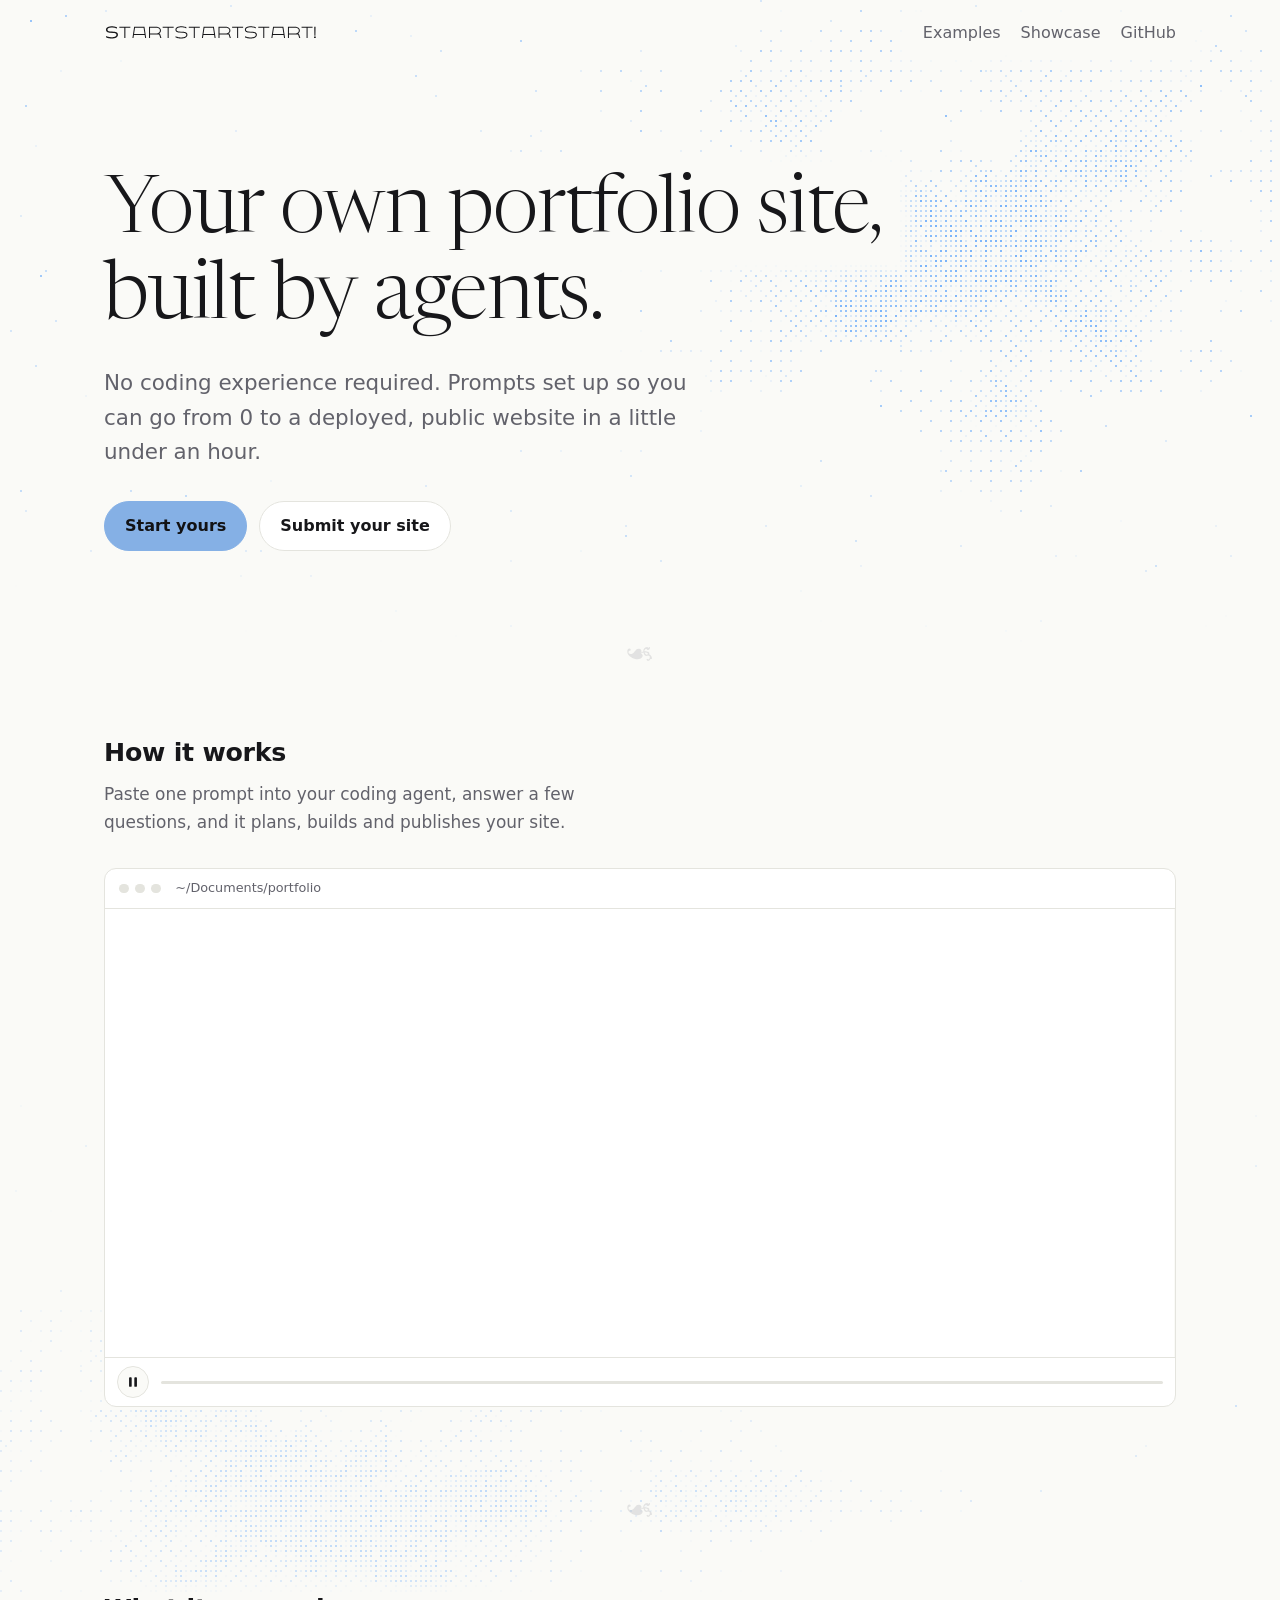
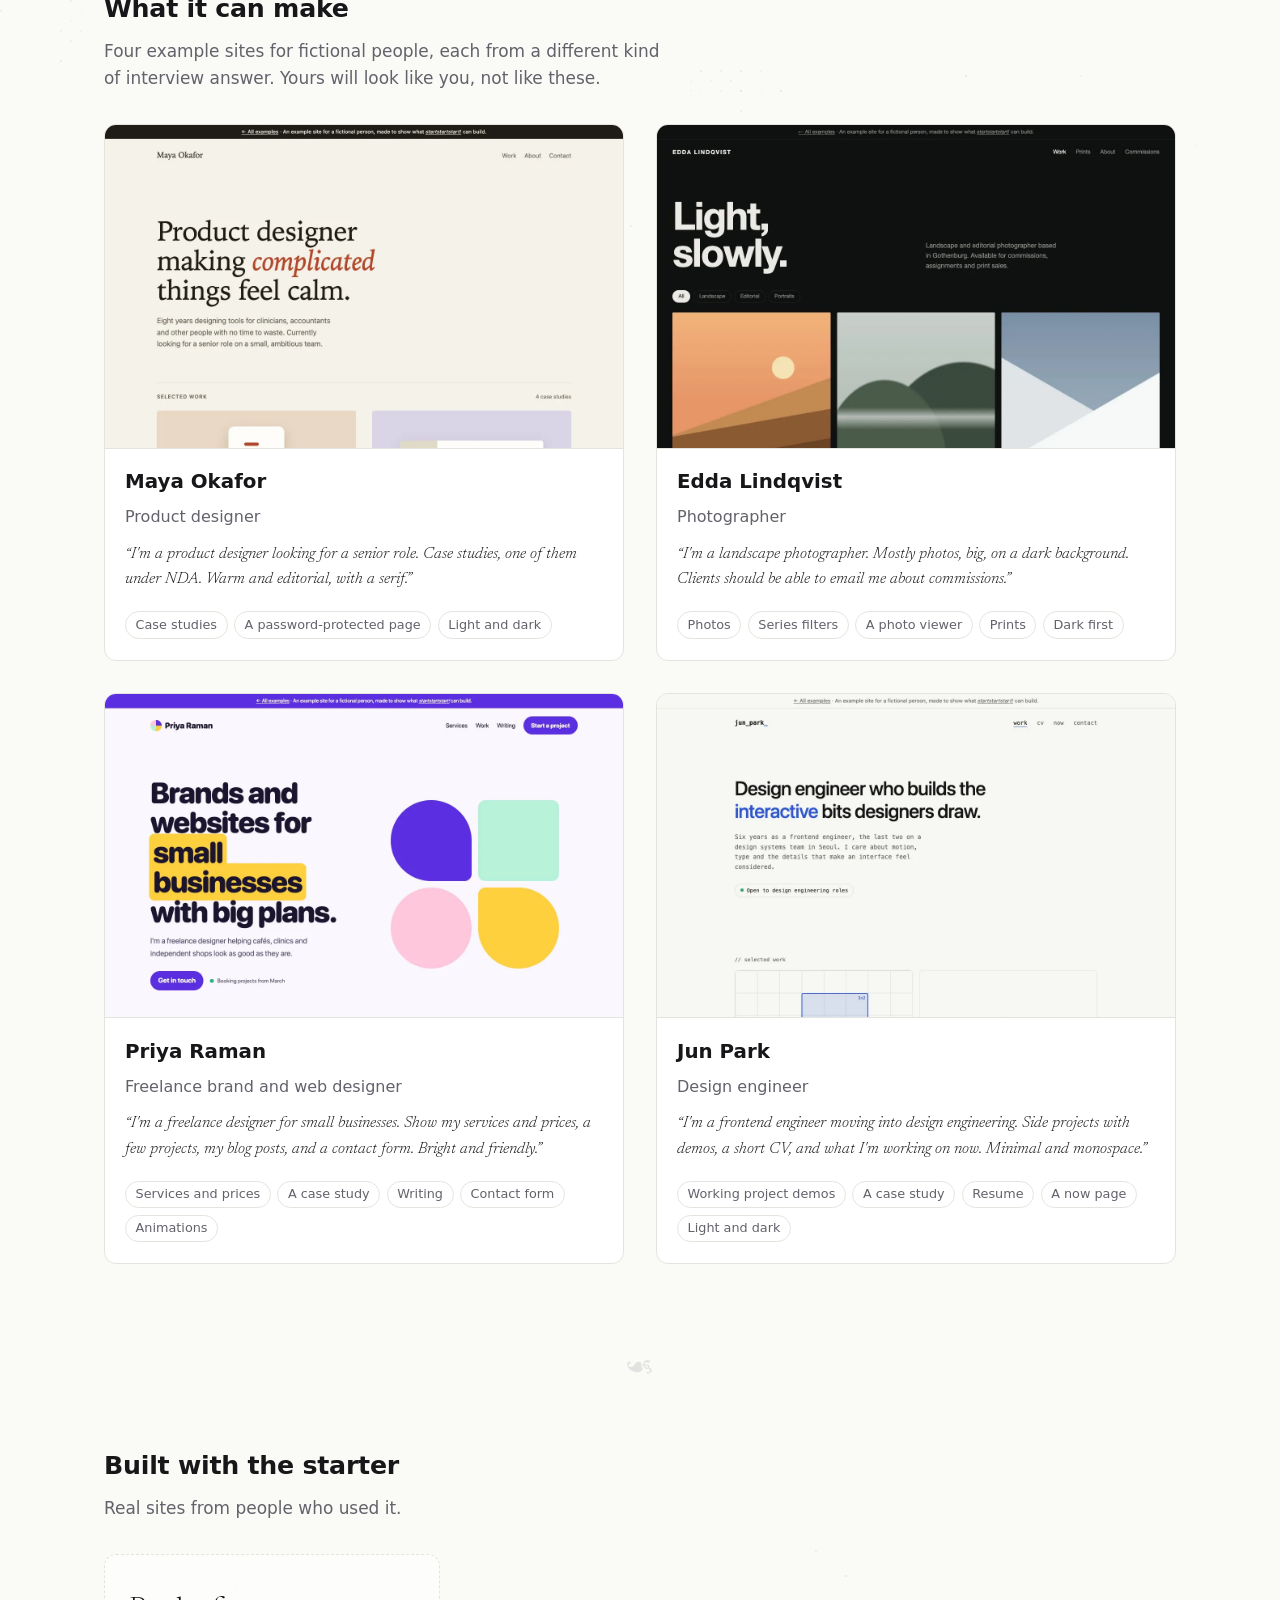
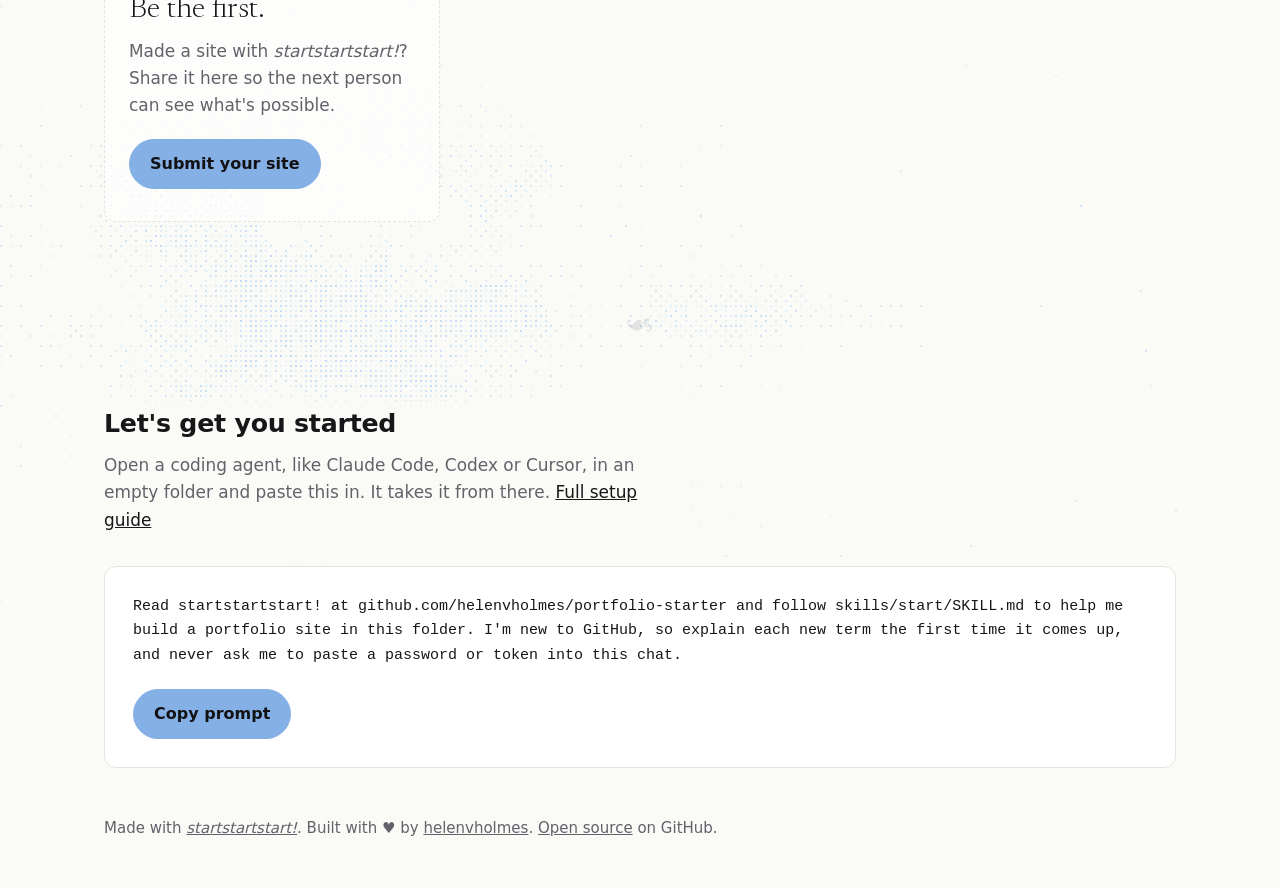
==== commit 736c8090: "Fix the audit's accessibility, layout and performance findings Accessibility: keyboard focus could b" ====
--- a/showcase/index.html
+++ b/showcase/index.html
@@ -81,7 +81,7 @@
           </div>
           <div class="demo-panel">
             <div class="panel-bar"><span><b>●</b> jun-park.vercel.app</span><span class="panel-close">×</span></div>
-            <div class="panel-view"><img src="shots/jun-park-full.jpg" alt="" width="1280" height="1915" loading="lazy"></div>
+            <div class="panel-view"><img src="shots/jun-park-full.webp" alt="" width="1280" height="2064" loading="lazy"></div>
           </div>
         </div>
         <div class="demo-controls">
@@ -146,7 +146,8 @@
 
 <template id="card">
   <article class="card">
-    <a class="shot" target="_blank" rel="noopener"><img alt="" loading="lazy" width="1280" height="800"></a>
+    <!-- The screenshot is a second link to the same site, so it's left out of the tab order and hidden from screen readers: keyboard users get one stop per card, on the name. -->
+    <a class="shot" target="_blank" rel="noopener" tabindex="-1" aria-hidden="true"><img alt="" loading="lazy" width="1280" height="800"></a>
     <div class="body">
       <h3><a class="title" target="_blank" rel="noopener"></a></h3>
       <p class="role"></p>
--- a/showcase/styles.css
+++ b/showcase/styles.css
@@ -24,7 +24,7 @@
   --text-lead: clamp(1.0625rem, .98rem + .45vw, 1.375rem);
   --text-h2: clamp(1.25rem, 1.1rem + .6vw, 1.75rem);
   --text-display-sm: clamp(1.375rem, 1.2rem + .8vw, 2rem);
-  --text-display: clamp(2.25rem, 6vw, 6rem);
+  --text-display: clamp(2.25rem, 1rem + 5vw, 6rem); /* the rem part lets the headline follow the browser's text size (pure 6vw ignored it) */
   --radius: 12px;
   --gutter: clamp(1rem, 4vw, 2.5rem);
   color-scheme: light dark;
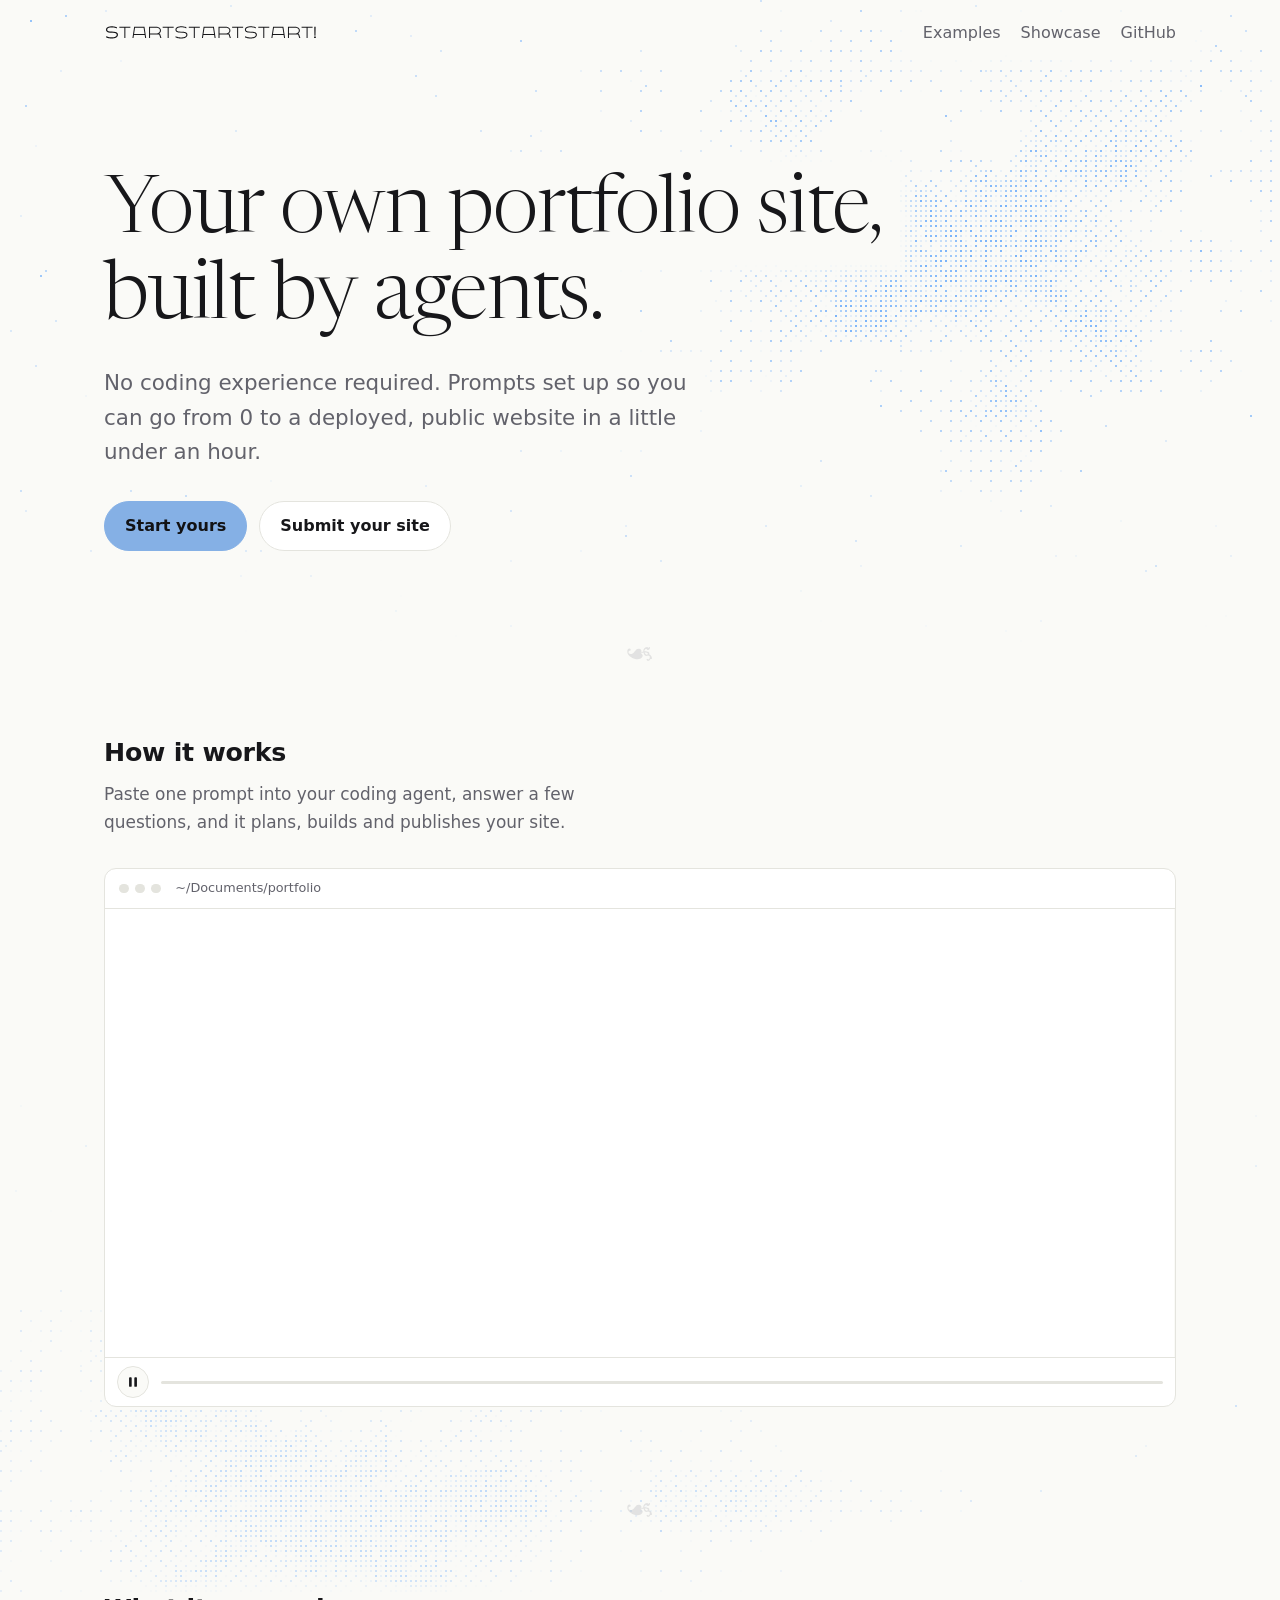
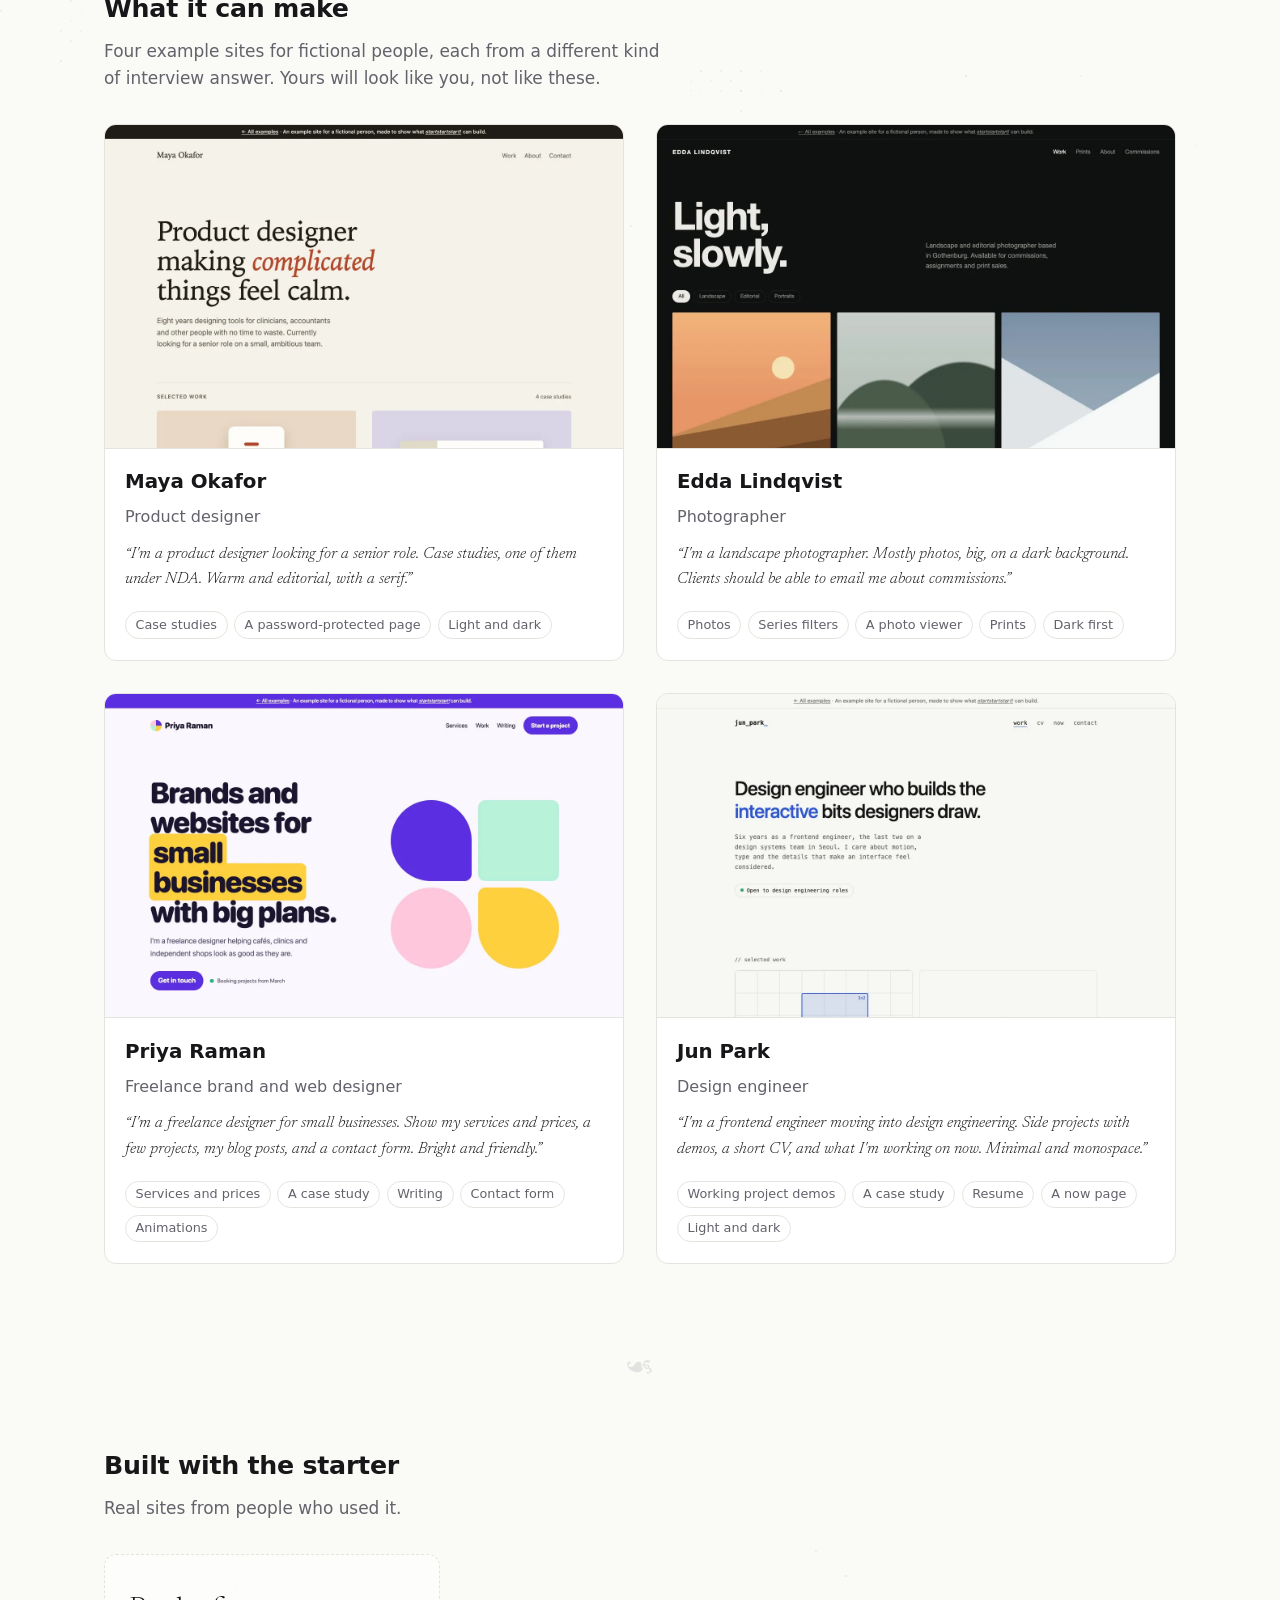
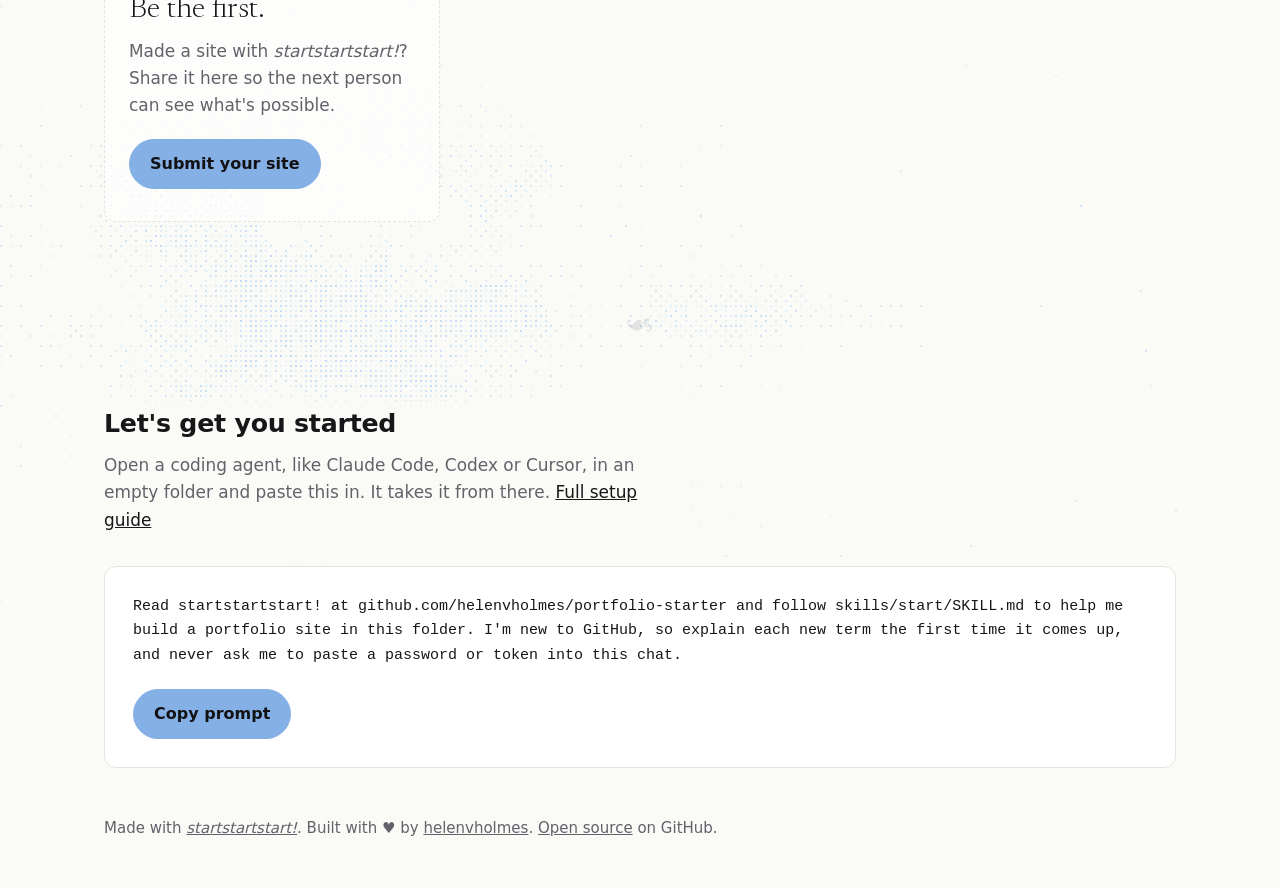
==== commit 4fe45eb8: "Add Vercel Web Analytics to the showcase We want to know whether posts about startstartstart! bring " ====
--- a/showcase/index.html
+++ b/showcase/index.html
@@ -22,6 +22,7 @@
 <script src="start.js" defer></script>
 <script src="sky.js" defer></script>
 <script src="logo.js" defer></script>
+<script src="/_vercel/insights/script.js" defer></script>
 </head>
 <body>
 <canvas class="sky" aria-hidden="true"></canvas>
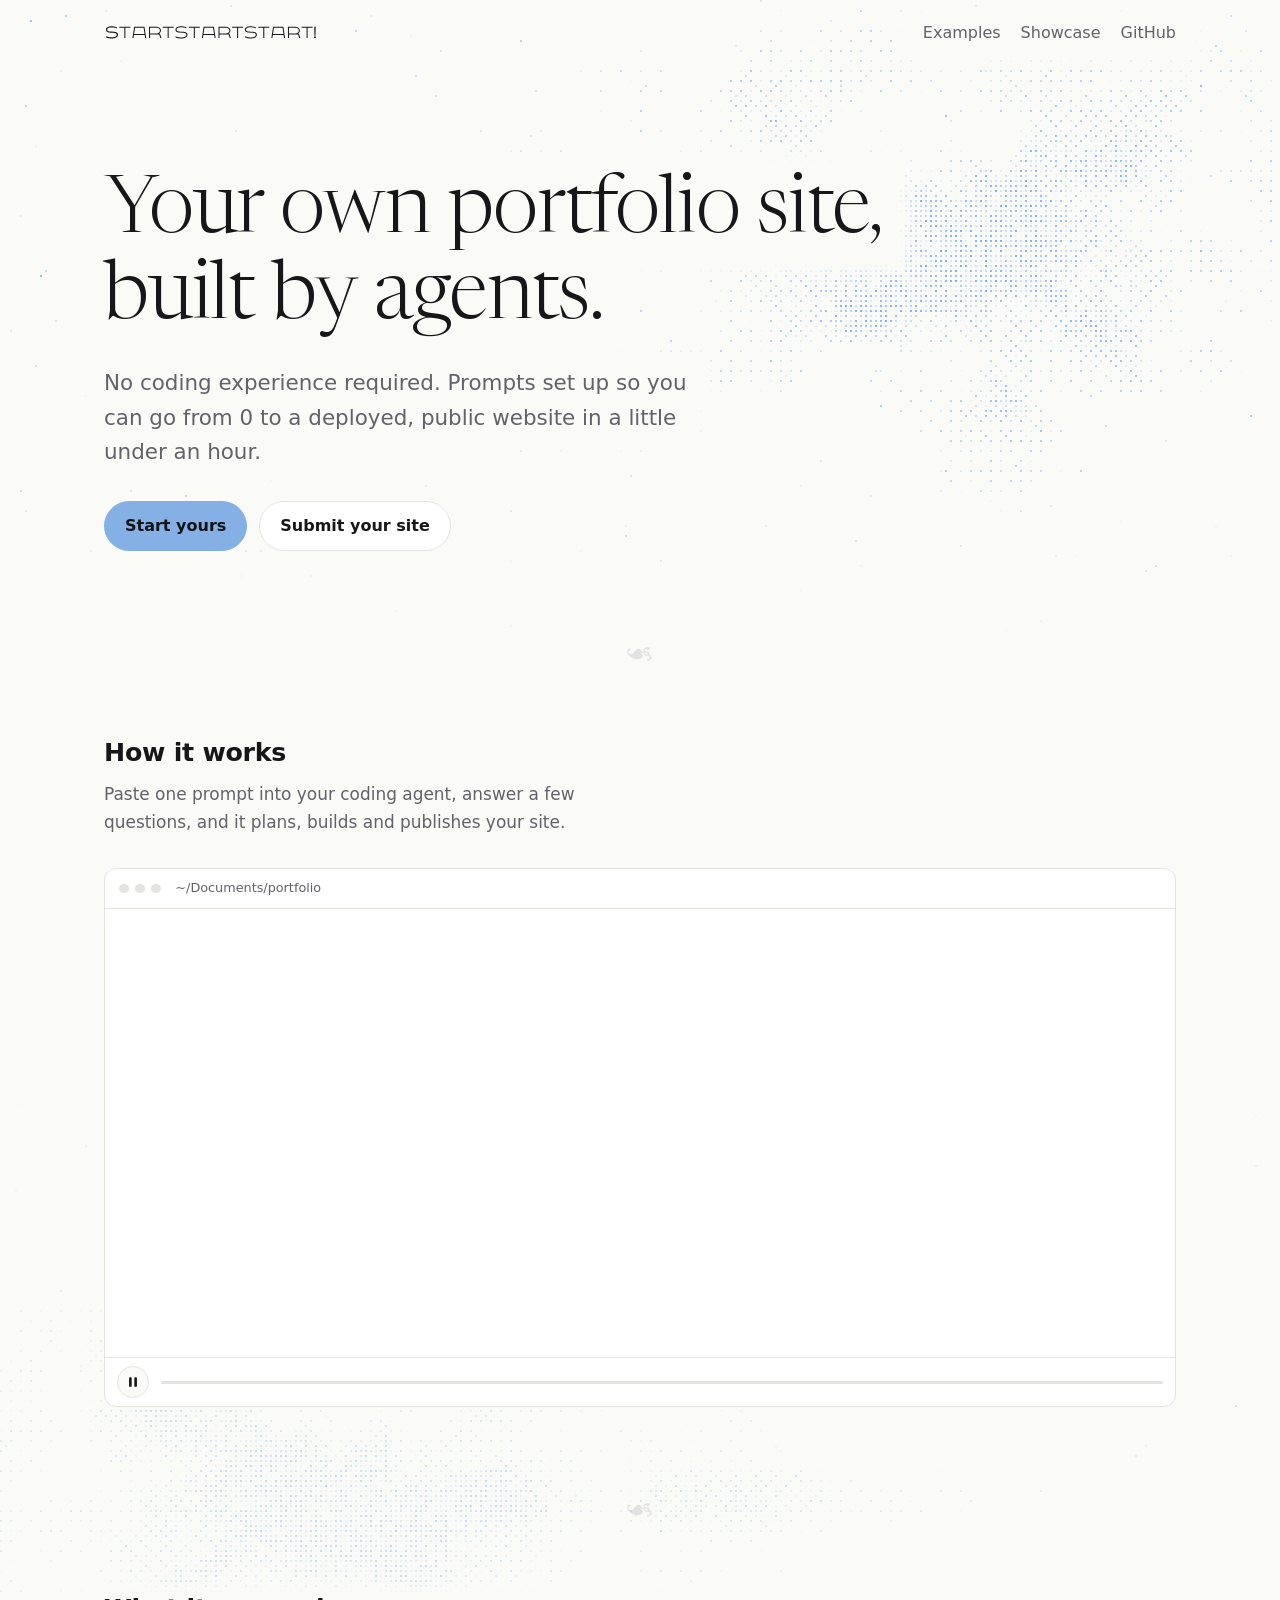
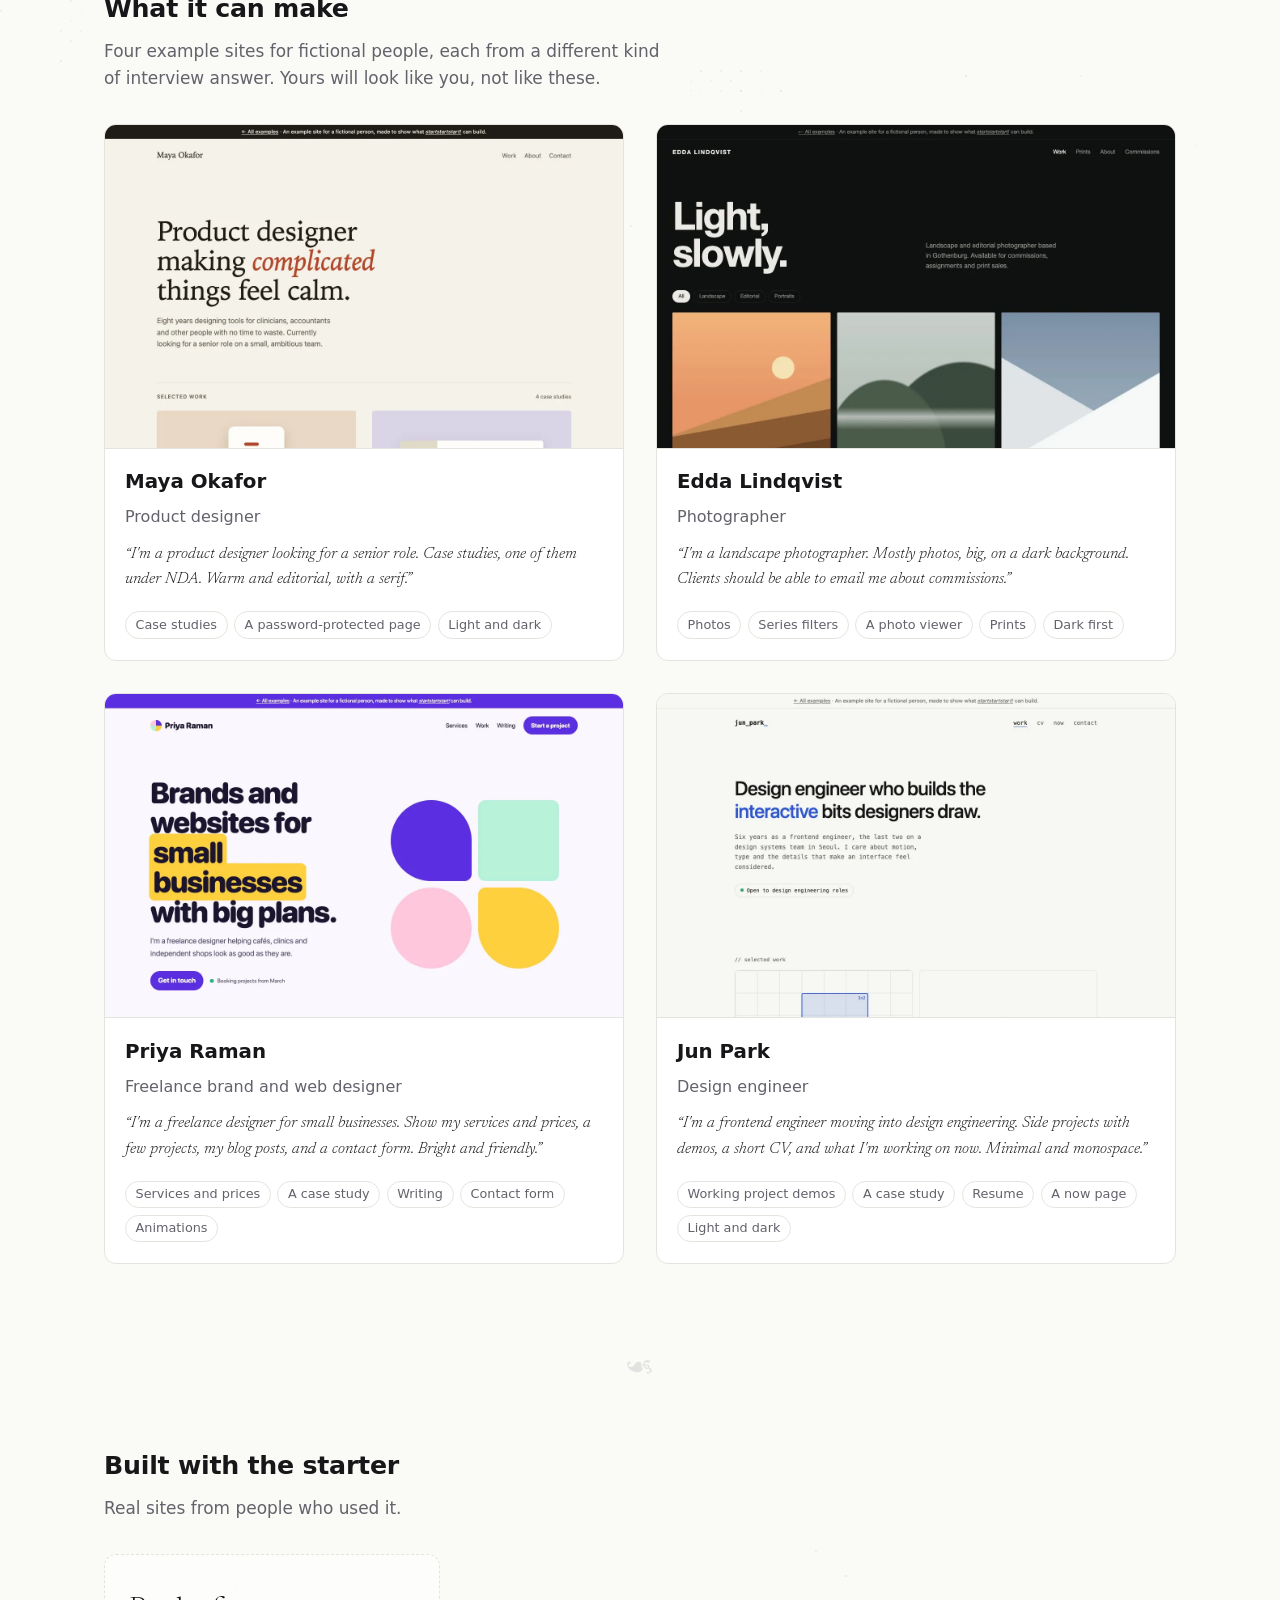
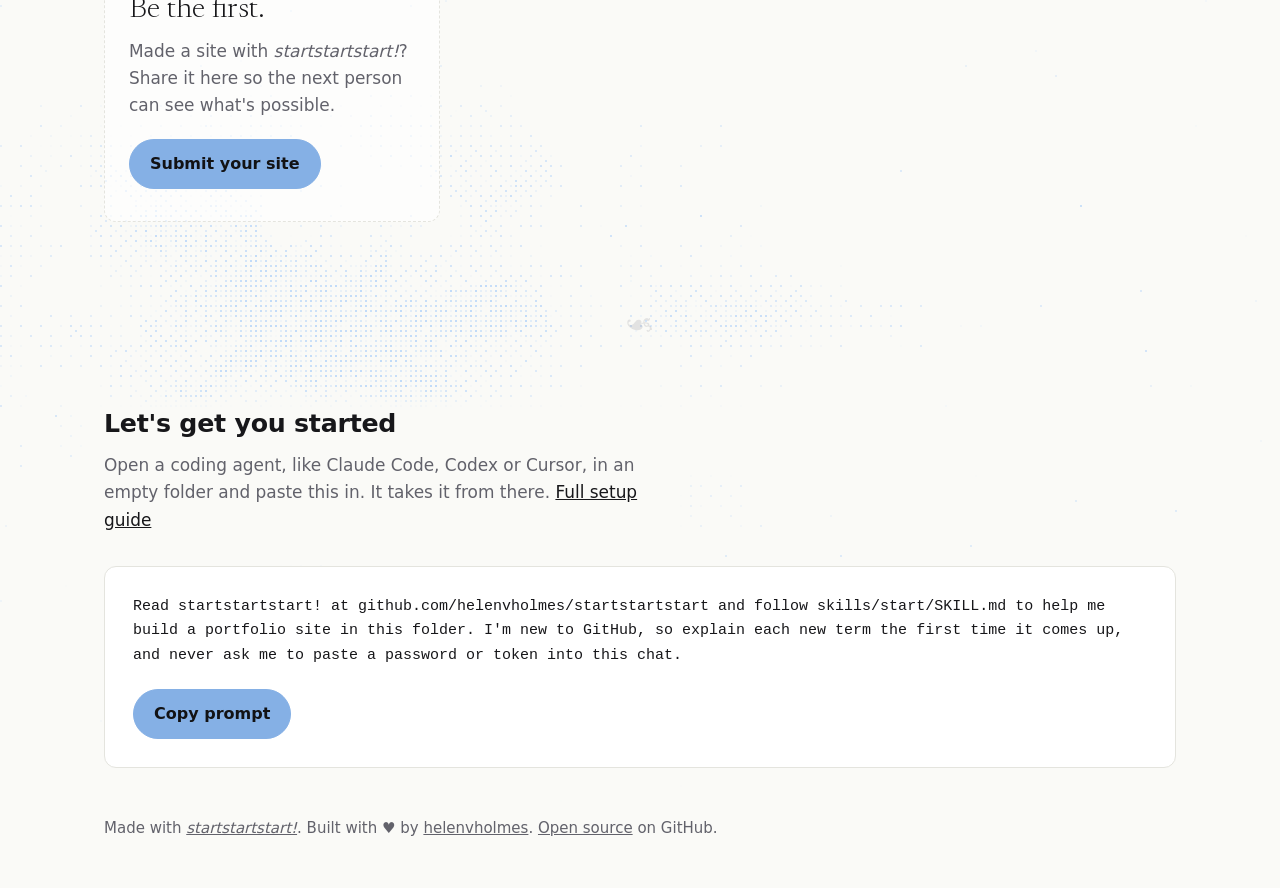
==== commit 786ce8f3: "Package startstartstart! as a Claude plugin, and use the new repo name The repository was renamed fr" ====
--- a/showcase/index.html
+++ b/showcase/index.html
@@ -33,7 +33,7 @@
   <nav aria-label="Main">
     <a href="#examples">Examples</a>
     <a href="#community">Showcase</a>
-    <a href="https://github.com/helenvholmes/portfolio-starter">GitHub</a>
+    <a href="https://github.com/helenvholmes/startstartstart">GitHub</a>
   </nav>
 </header>
 
@@ -43,7 +43,7 @@
     <p>No coding experience required. Prompts set up so you can go from 0 to a deployed, public website in a little under an hour.</p>
     <div class="actions">
       <a class="btn primary" href="#get-started">Start yours</a>
-      <a class="btn" href="https://github.com/helenvholmes/portfolio-starter/issues/new?template=showcase.yml">Submit your site</a>
+      <a class="btn" href="https://github.com/helenvholmes/startstartstart/issues/new?template=showcase.yml">Submit your site</a>
     </div>
   </section>
 
@@ -58,7 +58,7 @@
         <div class="demo-bar" aria-hidden="true"><i></i><i></i><i></i><span>~/Documents/portfolio</span></div>
         <div class="demo-body" aria-hidden="true">
           <div class="demo-chat">
-            <div class="msg user" data-step="1"><p>Read <em>startstartstart!</em> at github.com/helenvholmes/portfolio-starter and follow skills/start/SKILL.md to help me build a portfolio site in this folder…</p></div>
+            <div class="msg user" data-step="1"><p>Read <em>startstartstart!</em> at github.com/helenvholmes/startstartstart and follow skills/start/SKILL.md to help me build a portfolio site in this folder…</p></div>
             <div class="msg agent" data-step="2"><p>What's the site mainly for?</p>
               <div class="chips"><span class="chip pick" data-step="3">Getting hired</span><span class="chip">Getting contracting work</span></div>
             </div>
@@ -117,7 +117,7 @@
       <div class="empty-card">
         <h3>Be the first.</h3>
         <p>Made a site with <em>startstartstart!</em>? Share it here so the next person can see what's possible.</p>
-        <a class="btn primary" href="https://github.com/helenvholmes/portfolio-starter/issues/new?template=showcase.yml">Submit your site</a>
+        <a class="btn primary" href="https://github.com/helenvholmes/startstartstart/issues/new?template=showcase.yml">Submit your site</a>
       </div>
     </div>
   </section>
@@ -126,10 +126,10 @@
   <section class="wrap get-started" id="get-started" aria-labelledby="get-started-title">
     <div class="head">
       <h2 id="get-started-title">Let's get you started</h2>
-      <p>Open a coding agent, like Claude Code, Codex or Cursor, in an empty folder and paste this in. It takes it from there. <a href="https://github.com/helenvholmes/portfolio-starter#readme">Full setup guide</a></p>
+      <p>Open a coding agent, like Claude Code, Codex or Cursor, in an empty folder and paste this in. It takes it from there. <a href="https://github.com/helenvholmes/startstartstart#readme">Full setup guide</a></p>
     </div>
     <div class="prompt-box">
-      <pre id="starter-prompt">Read startstartstart! at github.com/helenvholmes/portfolio-starter
+      <pre id="starter-prompt">Read startstartstart! at github.com/helenvholmes/startstartstart
 and follow skills/start/SKILL.md to help me build a portfolio site in
 this folder. I'm new to GitHub, so explain each new term the first time
 it comes up, and never ask me to paste a password or token into this chat.</pre>
@@ -142,7 +142,7 @@
 </main>
 
 <footer class="wrap foot">
-  <span>Made with <a href="https://github.com/helenvholmes/portfolio-starter"><em>startstartstart!</em></a>. Built with <span role="img" aria-label="love">♥</span> by <a href="https://helenvholmes.com">helenvholmes</a>. <a href="https://github.com/helenvholmes/portfolio-starter">Open source</a> on GitHub.</span>
+  <span>Made with <a href="https://github.com/helenvholmes/startstartstart"><em>startstartstart!</em></a>. Built with <span role="img" aria-label="love">♥</span> by <a href="https://helenvholmes.com">helenvholmes</a>. <a href="https://github.com/helenvholmes/startstartstart">Open source</a> on GitHub.</span>
 </footer>
 
 <template id="card">
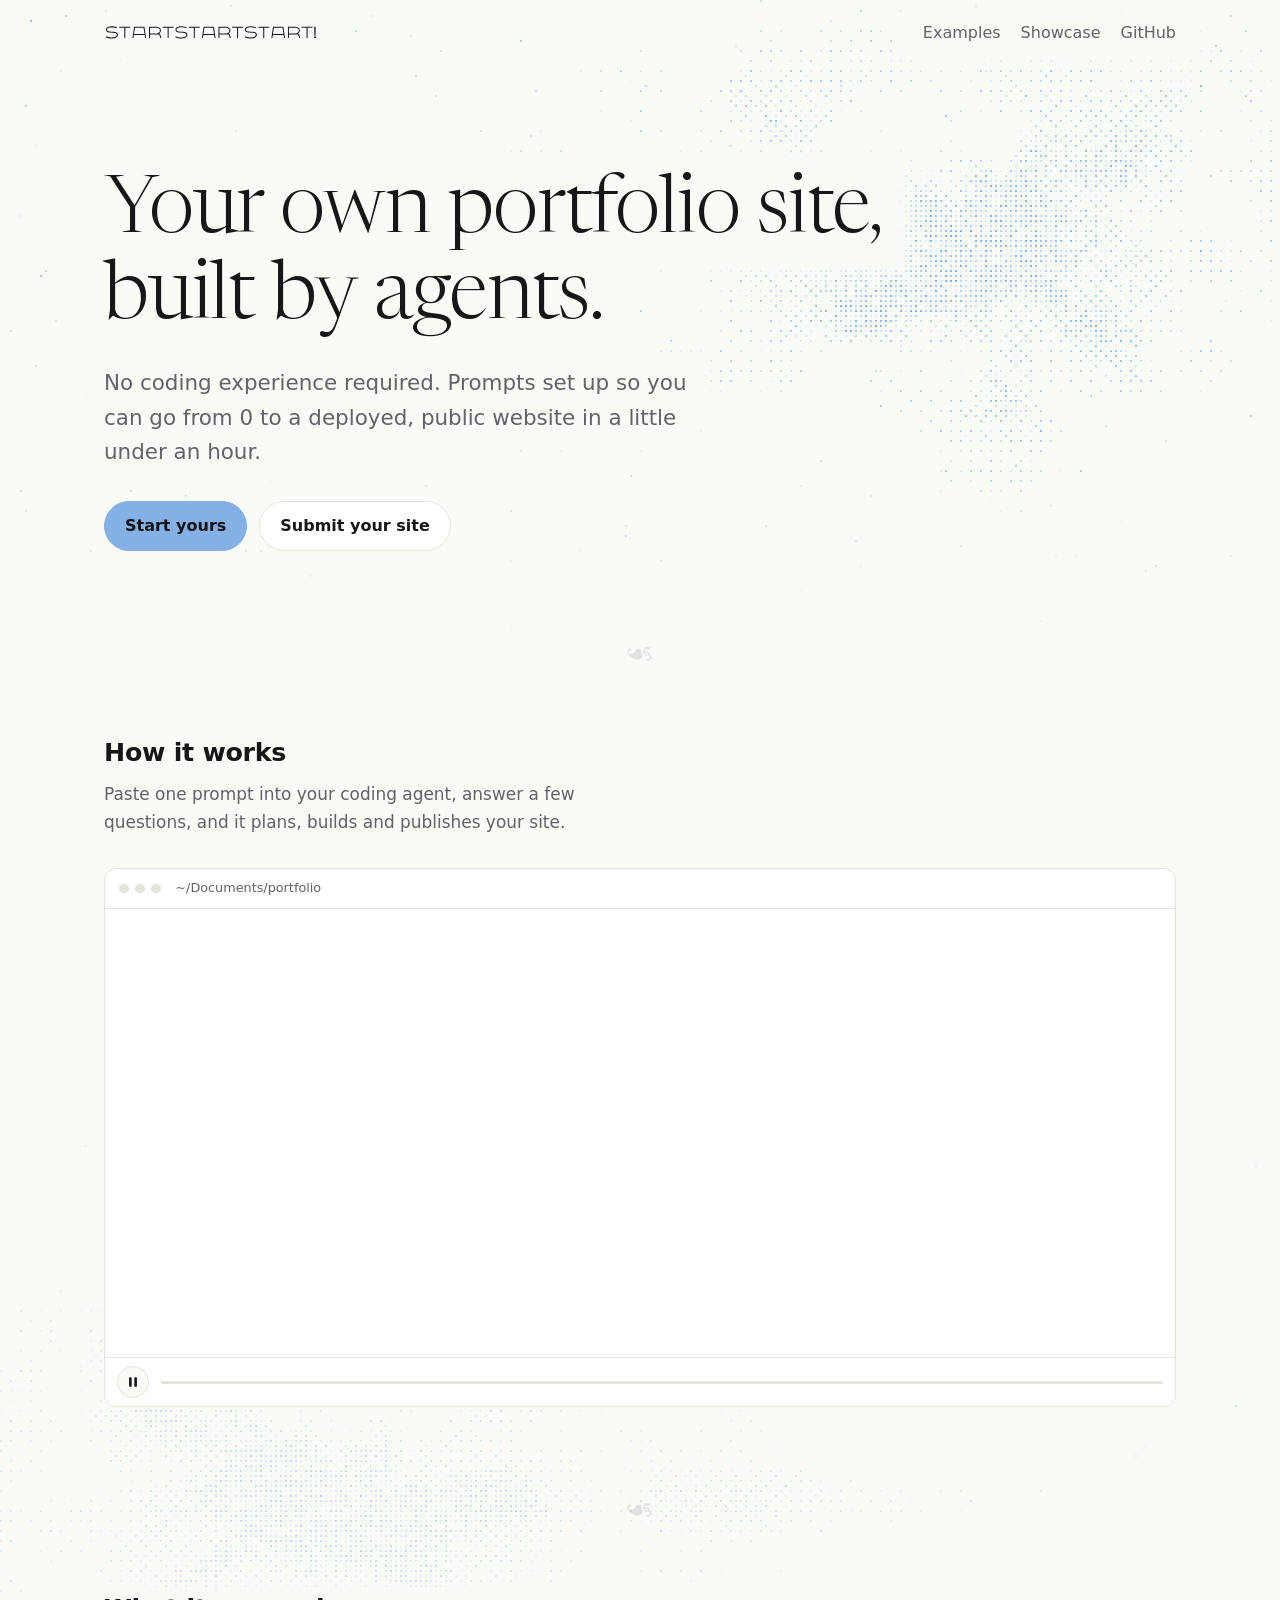
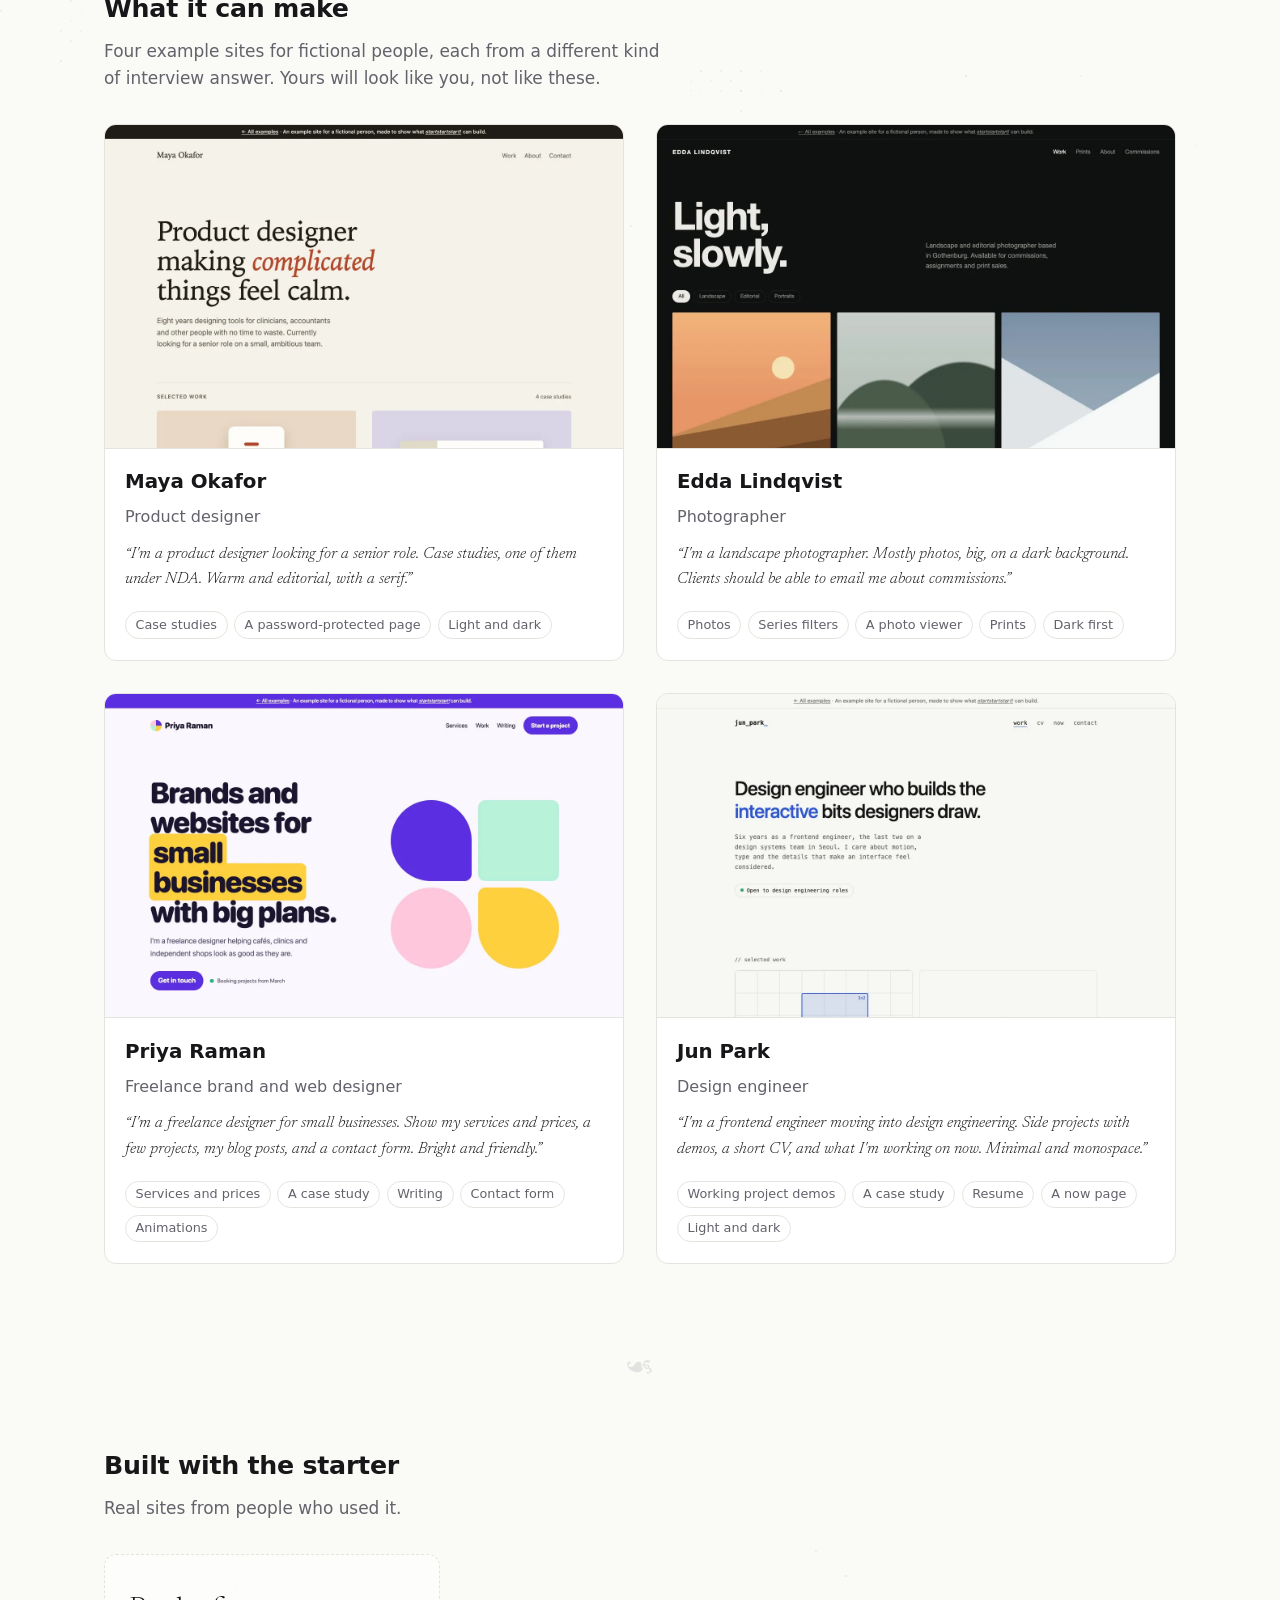
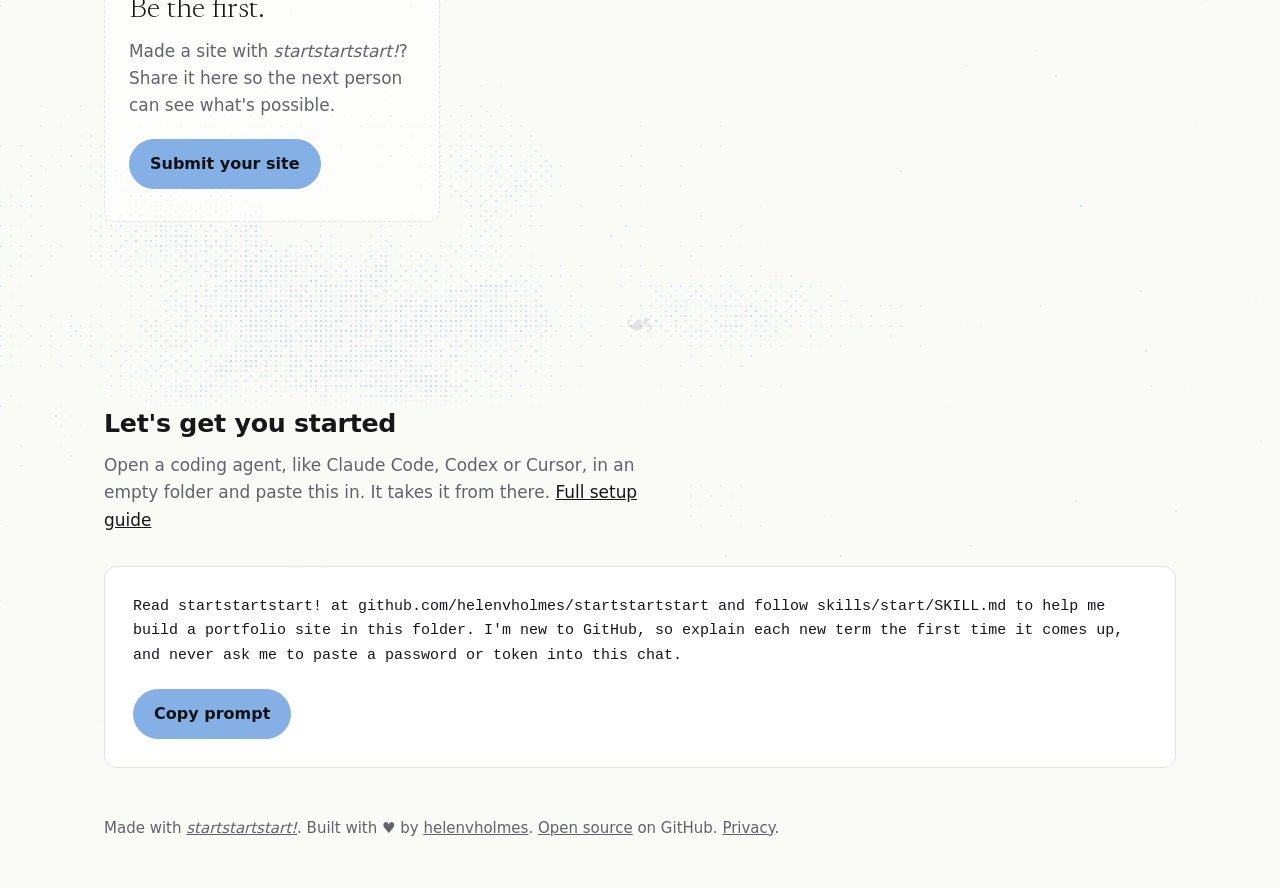
==== commit 4956e793: "Add a privacy policy, start versioning the plugin at 1.0.1 The directory asks for a privacy policy, " ====
--- a/showcase/index.html
+++ b/showcase/index.html
@@ -127,6 +127,10 @@
     <div class="head">
       <h2 id="get-started-title">Let's get you started</h2>
       <p>Open a coding agent, like Claude Code, Codex or Cursor, in an empty folder and paste this in. It takes it from there. <a href="https://github.com/helenvholmes/startstartstart#readme">Full setup guide</a></p>
+      <!-- When the listing in Claude's plugin directory goes live: uncomment this and replace
+           DIRECTORY_LINK with its public link (Copy public link at claude.ai/directory/manage).
+      <p>Using the Claude app? <a href="DIRECTORY_LINK">Add <em>startstartstart!</em> from Claude's plugin directory</a> instead, then ask for a portfolio site in the Code tab.</p>
+      -->
     </div>
     <div class="prompt-box">
       <pre id="starter-prompt">Read startstartstart! at github.com/helenvholmes/startstartstart
@@ -142,7 +146,7 @@
 </main>
 
 <footer class="wrap foot">
-  <span>Made with <a href="https://github.com/helenvholmes/startstartstart"><em>startstartstart!</em></a>. Built with <span role="img" aria-label="love">♥</span> by <a href="https://helenvholmes.com">helenvholmes</a>. <a href="https://github.com/helenvholmes/startstartstart">Open source</a> on GitHub.</span>
+  <span>Made with <a href="https://github.com/helenvholmes/startstartstart"><em>startstartstart!</em></a>. Built with <span role="img" aria-label="love">♥</span> by <a href="https://helenvholmes.com">helenvholmes</a>. <a href="https://github.com/helenvholmes/startstartstart">Open source</a> on GitHub. <a href="privacy/">Privacy</a>.</span>
 </footer>
 
 <template id="card">
--- a/showcase/styles.css
+++ b/showcase/styles.css
@@ -248,3 +248,12 @@
 @media (prefers-reduced-motion: reduce) {
   .reveal-ready .head { transform: none; }
 }
+
+/* Privacy page: one readable column of prose */
+.legal { padding-top: 2rem; }
+.legal > * { max-width: 42rem; } /* lines up with the logo, at a readable width */
+.legal h1 { font-family: var(--serif); font-weight: 300; font-size: var(--text-display-sm); line-height: 1.15; margin: 0; }
+.legal .updated { color: var(--muted); font-size: var(--text-sm); margin: .5rem 0 2rem; }
+.legal h2 { font-size: var(--text-h3); margin: 2.5rem 0 .5rem; }
+.legal ul { padding-left: 1.25rem; }
+.legal li + li { margin-top: .5rem; }
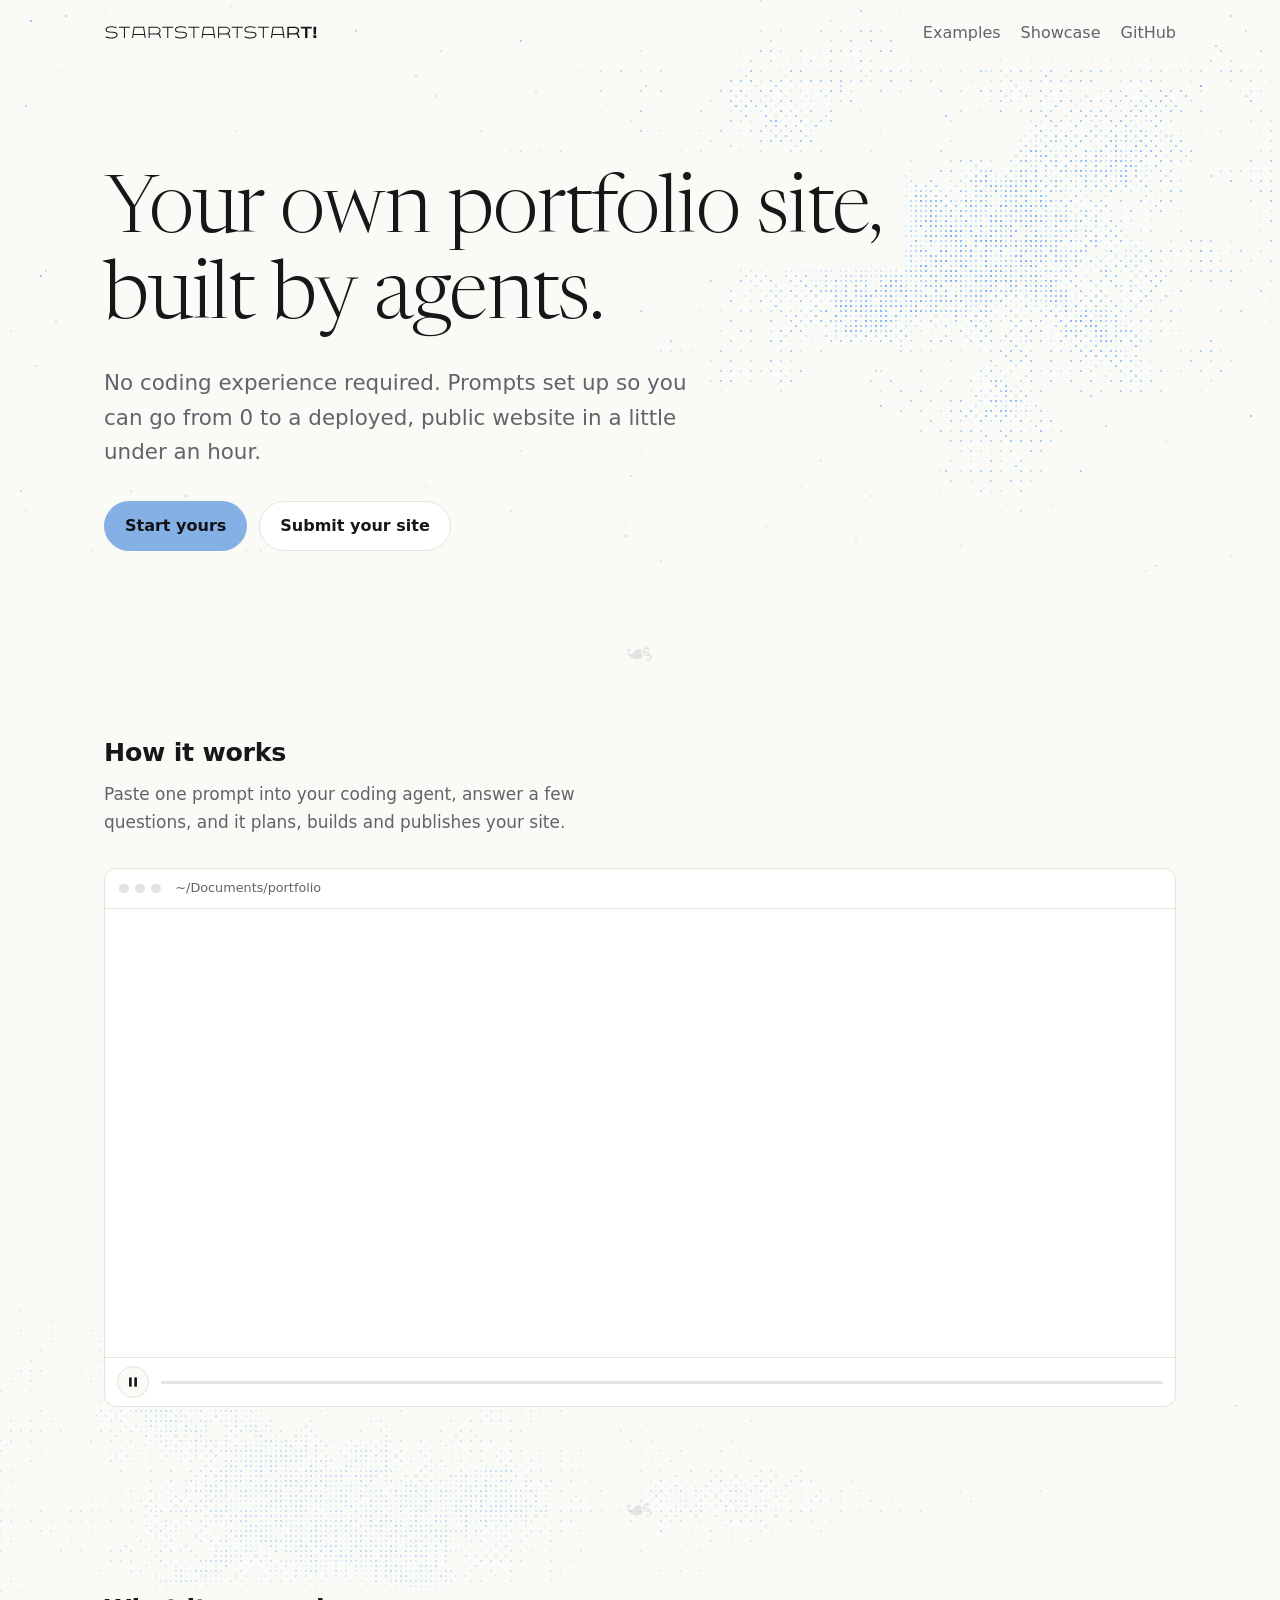
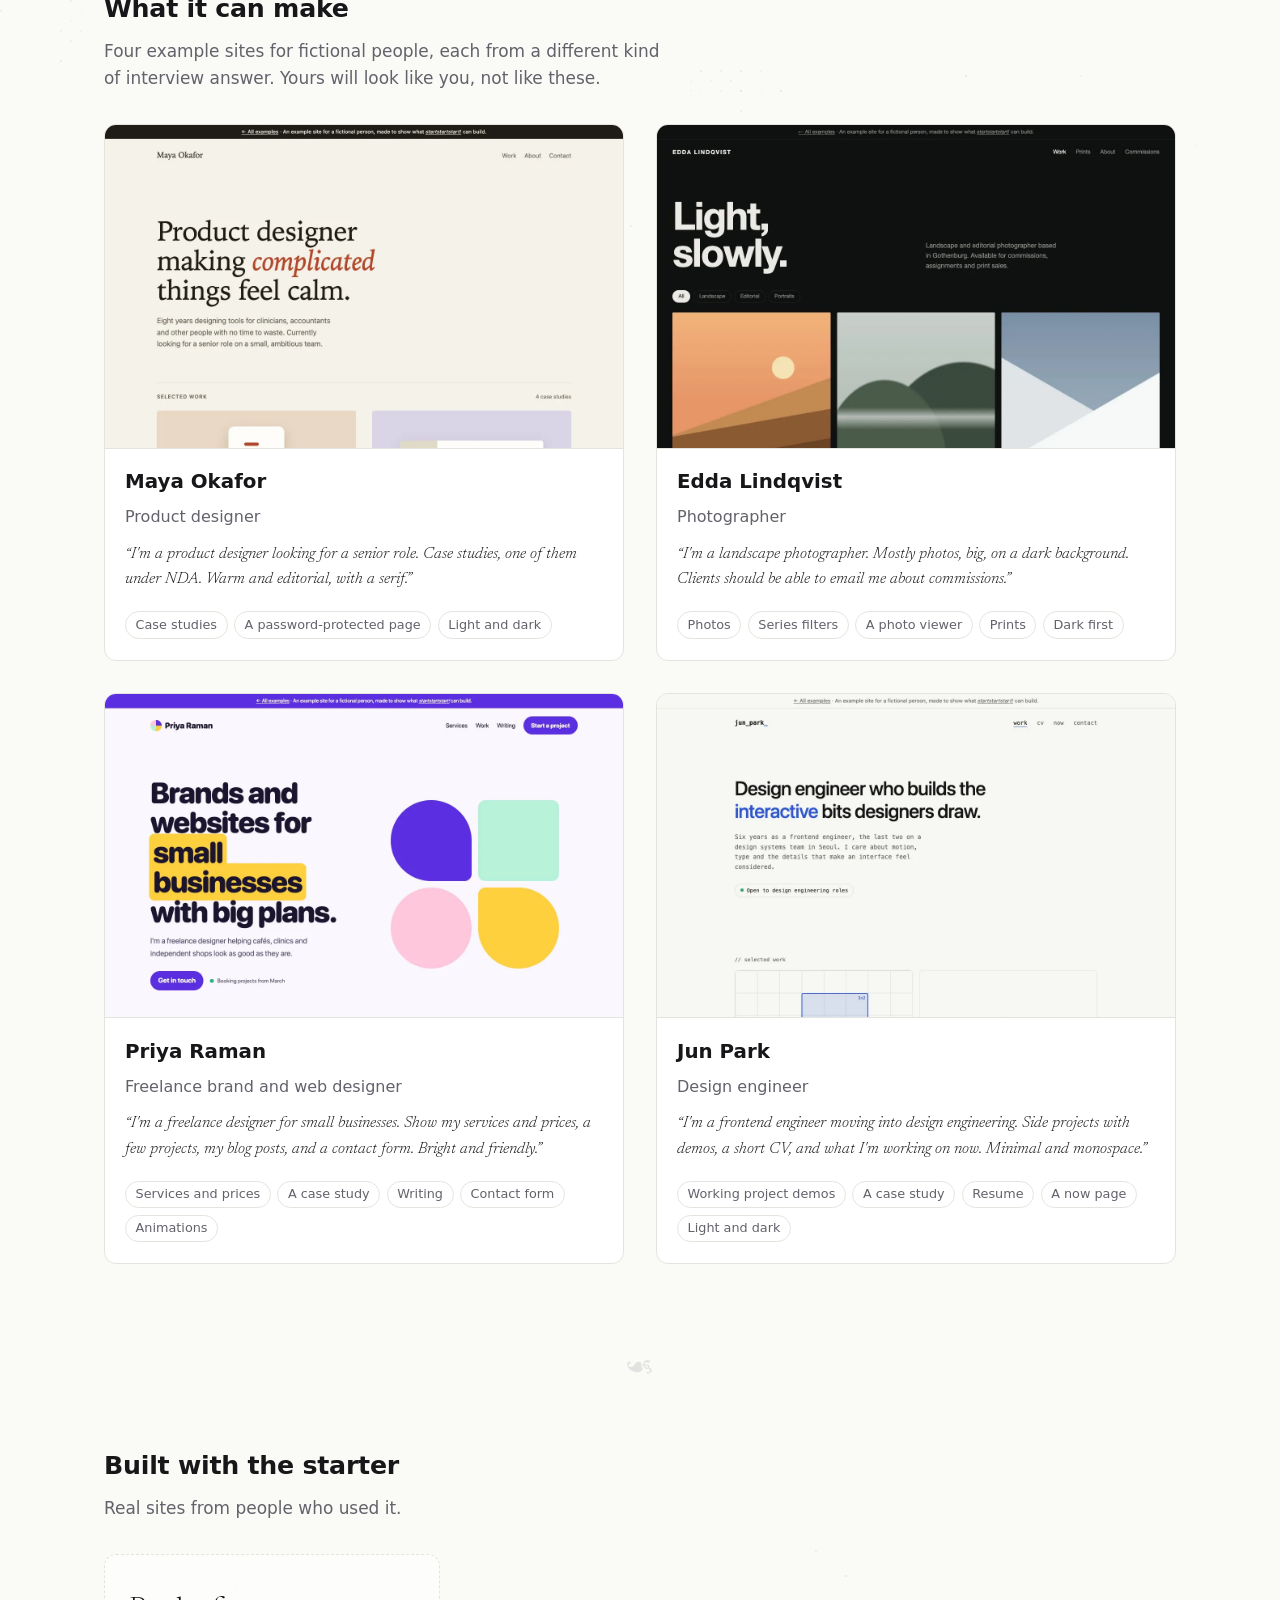
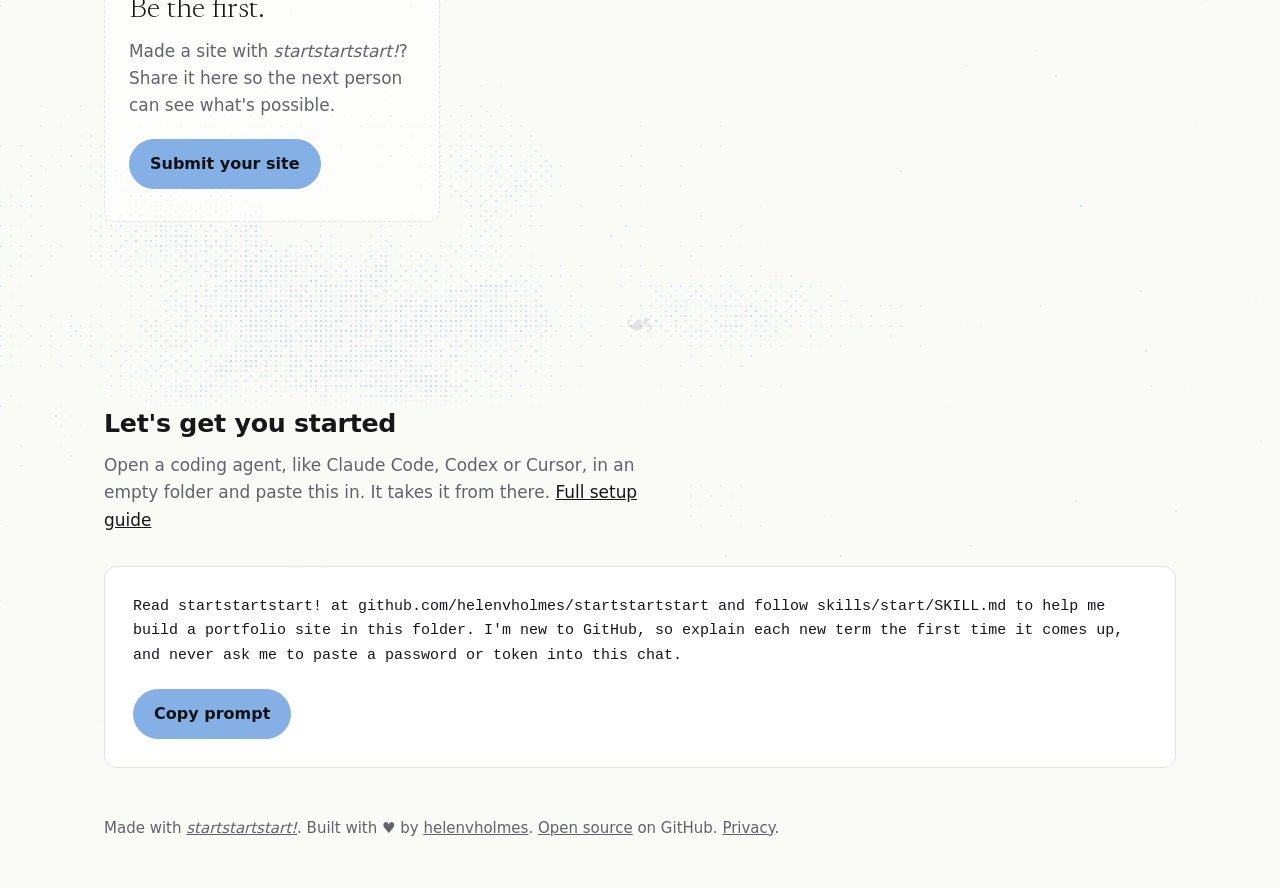
==== commit ea4d6952: "Give the showcase a favicon Browsers showed a blank tab icon and requested /favicon.ico for nothing." ====
--- a/showcase/index.html
+++ b/showcase/index.html
@@ -16,6 +16,8 @@
 <meta property="og:site_name" content="startstartstart!">
 <meta name="twitter:card" content="summary_large_image">
 <link rel="canonical" href="https://startstartstart.app/">
+<link rel="icon" href="/favicon.svg" type="image/svg+xml">
+<link rel="apple-touch-icon" href="/apple-touch-icon.png">
 <link rel="preload" href="fonts/newsreader-light.woff2" as="font" type="font/woff2" crossorigin>
 <link rel="stylesheet" href="styles.css">
 <script src="app.js" defer></script>
